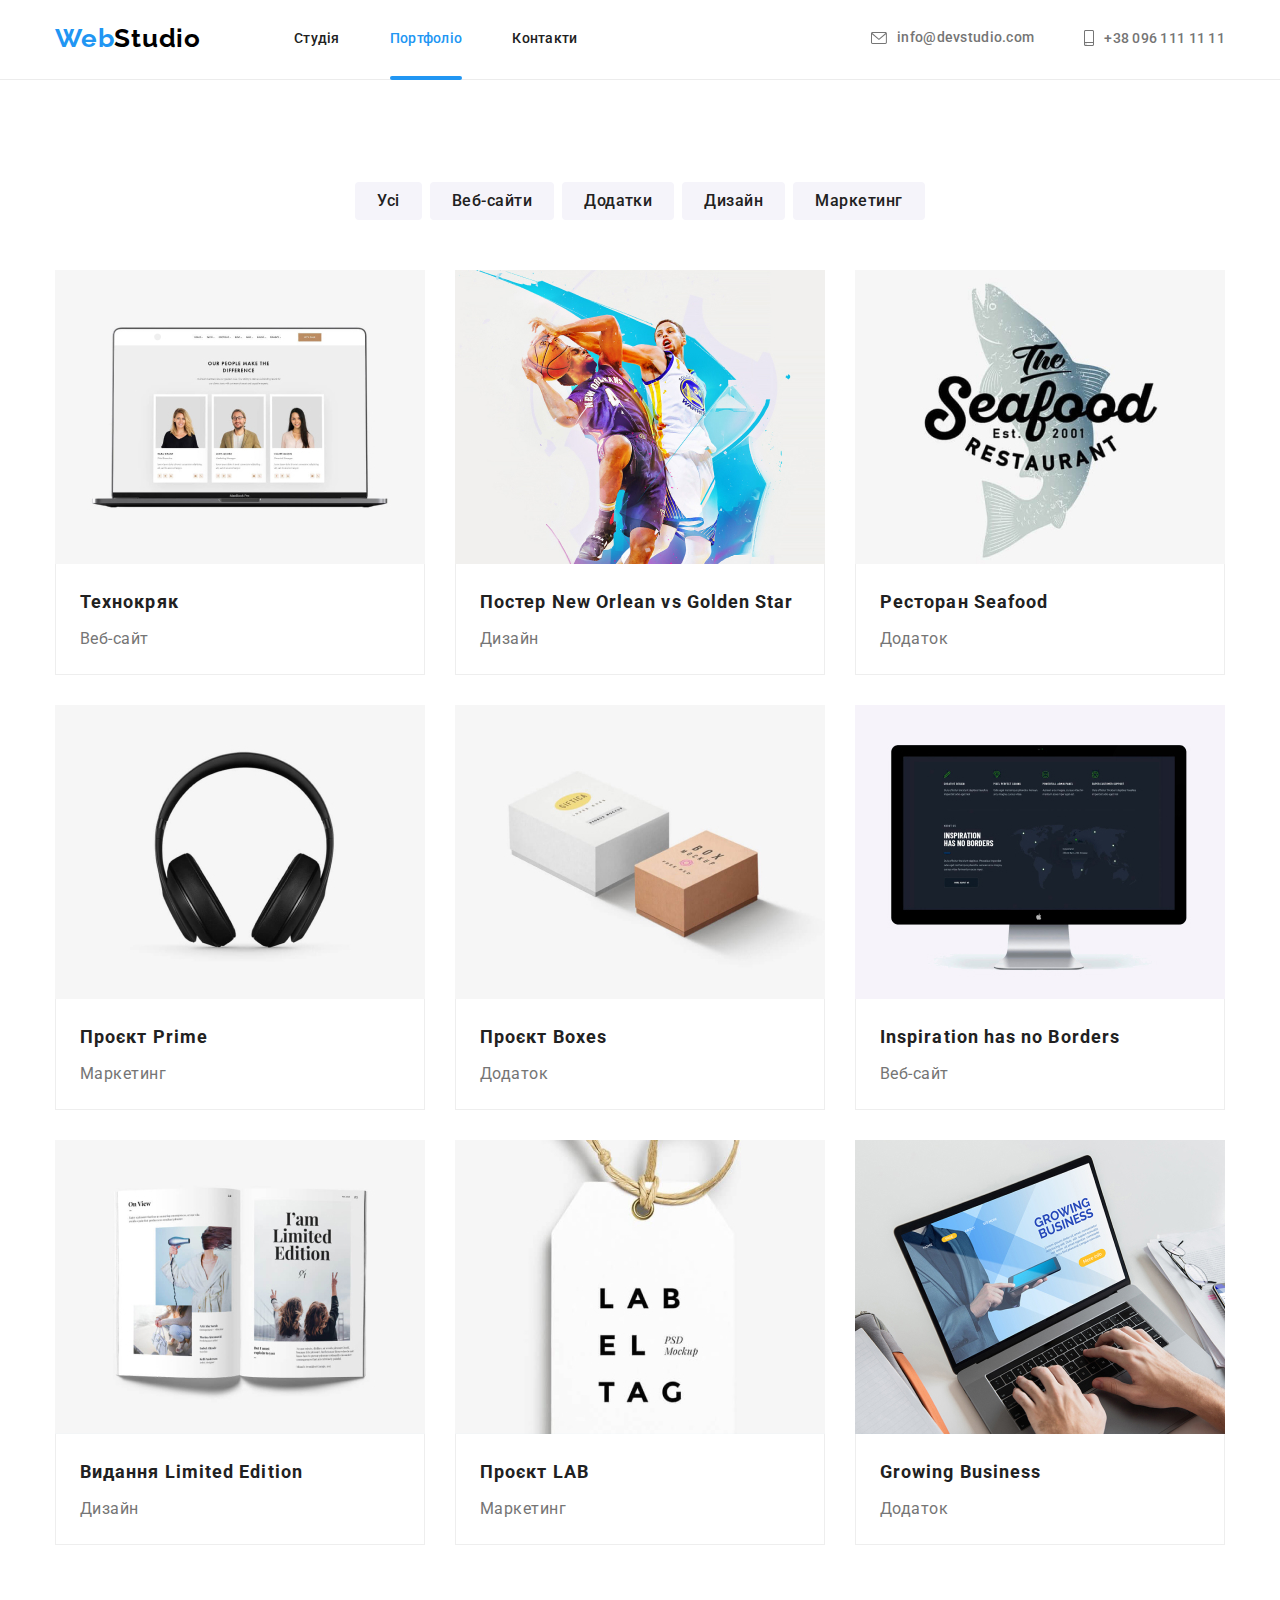
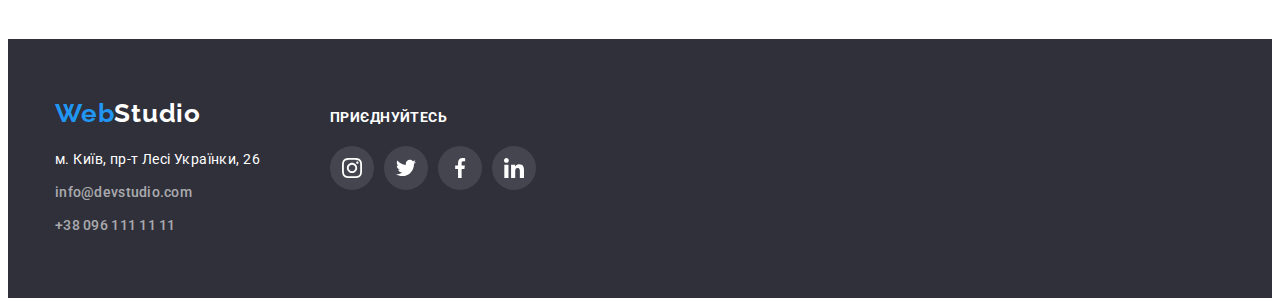
==== portfolio.html @ 62f6cc64 "basic" ====
<!DOCTYPE html>
<html lang="uk">
<head>
    <meta charset="UTF-8">
    <meta http-equiv="X-UA-Compatible" content="IE=edge">
    <meta name="viewport" content="width=device-width, initial-scale=1.0">
    <link rel="preconnect" href="https://fonts.googleapis.com">
    <link rel="preconnect" href="https://fonts.gstatic.com" crossorigin>
    <link
        href="https://fonts.googleapis.com/css2?family=Raleway:wght@700&family=Roboto:wght@400;500;700;900&display=swap"
        rel="stylesheet">
    <link rel="stylesheet" href="https://cdnjs.cloudflare.com/ajax/libs/modern-normalize/1.1.0/modern-normalize.min.css"
        integrity="sha512-wpPYUAdjBVSE4KJnH1VR1HeZfpl1ub8YT/NKx4PuQ5NmX2tKuGu6U/JRp5y+Y8XG2tV+wKQpNHVUX03MfMFn9Q=="
        crossorigin="anonymous" referrerpolicy="no-referrer" />
    <link rel="stylesheet" href="./styles/styles.css">
    <title>Студія</title>
</head>
    <body>
        <!--Шапка-->
        <header class="page-header">
            <div class="container  main-nav">
                <nav class="site-nav main-nav inhead">
                    <a href="./index.html" class="logo"><span class="logo-first">Web</span><span
                            class="logo-second">Studio</span></a>
                    <ul class="site-nav-list">
                        <li class="item">
                            <a href="./index.html" class="link">Студія</a>
                        </li>
                        <li class="item">
                            <a href="./portfolio.html" class="link current">Портфоліо</a>
                        </li>
                        <li class="item">
                            <a href="" class="link">Контакти</a>
                        </li>
                    </ul>
                </nav>
                <ul class="contact-list inhead">
                    <li class="item">
                        <a href="mailto:info@devstudio.com" class="link"><svg width="16" height="12" class="icon">
                                <use href="./images/basic/symbol-defs.svg#mail"></use>
                            </svg>info@devstudio.com</a>
                    </li>
                    <li class="item">
                        <a href="tel:+380961111111" class="link"><svg width="10" height="16" class="icon">
                                <use href="./images/basic/symbol-defs.svg#phone"></use>
                            </svg>+38 096 111 11 11</a>
                    </li>
                </ul>
            </div>
        </header>
        <!--Контент-->
        <main>
            <section class="section">
                <div class="container">
                    <div class="filter-container">
                        <h1 class="nothing">Портфоліо</h1>
                        <ul class="filter-list">
                            <li class="item">
                                <button type="button" class="filter-btn">Усі</button>
                            </li>
                            <li class="item">
                                <button type="button" class="filter-btn">Веб-сайти</button>
                            </li>
                            <li class="item">
                                <button type="button" class="filter-btn">Додатки</button>
                            </li>
                            <li class="item">
                                <button type="button" class="filter-btn">Дизайн</button>
                            </li>
                            <li class="item">
                                <button type="button" class="filter-btn">Маркетинг</button>
                            </li>
                        </ul>
                    </div>
                    
                    <ul class="content-list">
                        <li class="item">
                            <a href="" class="link">
                                <div class="content-box">
                                    <img src="./images/portfolio/1con.jpg" alt="Технокряк" width="370">
                                    <div class="content-face">
                                        <p class="content-text">Ресурс пропонує комплексні пропозиції з різним рівнем функціоналу та сервісів. Все це
                                            дозволить
                                            відвідувачу отримати
                                            вичерпні відомості про компанію чи приватну особу.
                                        </p>
                                    </div>
                                </div>
                                <div class="card-description">
                                    <h2 class="portfolio-part">Технокряк</h2>
                                    <p class="part-text">Веб-сайт</p>
                                </div>
                            </a>
                        </li>
                        <li class="item">
                            <a href="" class="link">
                                <div class="content-box">
                                    <img src="./images/portfolio/2con.jpg" alt="Постер New Orlean vs Golden Star" width="370">
                                    <div class="content-face">
                                        <p class="content-text">Ресурс пропонує комплексні пропозиції з різним рівнем функціоналу та сервісів. Все це
                                        дозволить
                                        відвідувачу отримати
                                        вичерпні відомості про компанію чи приватну особу.</p>
                                    </div>
                                </div>
                                <div class="card-description">
                                    <h2 class="portfolio-part">Постер New Orlean vs Golden Star</h2>
                                    <p class="part-text">Дизайн</p>
                                </div>
                            </a>
                        </li>
                        <li class="item">
                            <a href="" class="link">
                                <div class="content-box">
                                    <img src="./images/portfolio/3con.jpg" alt="Ресторан Seafood" width="370">
                                    <div class="content-face">
                                    
                                        <p class="content-text">Ресурс пропонує комплексні пропозиції з різним рівнем функціоналу та сервісів. Все це
                                        дозволить
                                        відвідувачу отримати
                                        вичерпні відомості про компанію чи приватну особу.</p>
                                    </div>
                                </div>
                                <div class="card-description">
                                    <h2 class="portfolio-part">Ресторан Seafood</h2>
                                    <p class="part-text">Додаток</p>
                                </div>
                            </a>
                        </li>
                        <li class="item">
                            <a href="" class="link">
                                <div class="content-box">
                                    <img src="./images/portfolio/4con.jpg" alt="Проєкт Prime" width="370">
                                    <div class="content-face">
                                    
                                        <p class="content-text">Ресурс пропонує комплексні пропозиції з різним рівнем функціоналу та сервісів. Все це
                                        дозволить
                                        відвідувачу отримати
                                        вичерпні відомості про компанію чи приватну особу.</p>
                                    </div>
                                </div>
                                <div class="card-description">
                                    <h2 class="portfolio-part">Проєкт Prime</h2>
                                    <p class="part-text">Маркетинг</p>
                                </div>
                            </a>
                        </li>
                        <li class="item">
                            <a href="" class="link">
                                <div class="content-box">
                                    <img src="./images/portfolio/5con.jpg" alt="Проєкт Boxes" width="370">
                                    <div class="content-face">
                                    
                                        <p class="content-text">Ресурс пропонує комплексні пропозиції з різним рівнем функціоналу та сервісів. Все це
                                        дозволить
                                        відвідувачу отримати
                                        вичерпні відомості про компанію чи приватну особу.</p>
                                    </div>
                                </div>
                                <div class="card-description">
                                    <h2 class="portfolio-part">Проєкт Boxes</h2>
                                    <p class="part-text">Додаток</p>
                                </div>
                            </a>
                        </li>
                        <li class="item">
                            <a href="" class="link">
                                <div class="content-box">
                                    <img src="./images/portfolio/6con.jpg" alt="Inspiration has no Borders" width="370">
                                    <div class="content-face">
                                    
                                        <p class="content-text">Ресурс пропонує комплексні пропозиції з різним рівнем функціоналу та сервісів. Все це
                                        дозволить
                                        відвідувачу отримати
                                        вичерпні відомості про компанію чи приватну особу.</p>
                                    </div>
                                </div>
                                <div class="card-description">
                                    <h2 class="portfolio-part">Inspiration has no Borders</h2>
                                    <p class="part-text">Веб-сайт</p>
                                </div>
                            </a>
                        </li>
                        <li class="item">
                            <a href="" class="link">
                                <div class="content-box">
                                    <img src="./images/portfolio/7con.jpg" alt="Видання Limited Edition" width="370">
                                    <div class="content-face">
                                    
                                        <p class="content-text">Ресурс пропонує комплексні пропозиції з різним рівнем функціоналу та сервісів. Все це
                                        дозволить
                                        відвідувачу отримати
                                        вичерпні відомості про компанію чи приватну особу.</p>
                                    </div>
                                </div>
                                <div class="card-description">
                                    <h2 class="portfolio-part">Видання Limited Edition</h2>
                                    <p class="part-text">Дизайн</p>
                                </div>
                            </a>
                        </li>
                        <li class="item">
                            <a href="" class="link">
                                <div class="content-box">
                                    <img src="./images/portfolio/8con.jpg" alt="Проєкт LAB" width="370">
                                    <div class="content-face">
                                    
                                        <p class="content-text">Ресурс пропонує комплексні пропозиції з різним рівнем функціоналу та сервісів. Все це
                                        дозволить
                                        відвідувачу отримати
                                        вичерпні відомості про компанію чи приватну особу.</p>
                                    </div>
                                </div>
                                <div class="card-description">
                                    <h2 class="portfolio-part">Проєкт LAB</h2>
                                    <p class="part-text">Маркетинг</p>
                                </div>
                            </a>
                        </li>
                        <li class="item">
                            <a href="" class="link">
                                <div class="content-box">
                                    <img src="./images/portfolio/9con.jpg" alt="Growing Business" width="370">
                                    <div class="content-face">
                                    
                                        <p class="content-text">Ресурс пропонує комплексні пропозиції з різним рівнем функціоналу та сервісів. Все це
                                        дозволить
                                        відвідувачу отримати
                                        вичерпні відомості про компанію чи приватну особу.</p>
                                    </div>
                                </div>
                                <div class="card-description">
                                    <h2 class="portfolio-part">Growing Business</h2>
                                    <p class="part-text">Додаток</p>
                                </div>
                            </a>
                        </li>
                    </ul>
                </div>
            </section>
        </main>
        <!--Підвал-->
        <footer class="footer">
            <div class="container main-contact">
                <div class="contact-footer">
                    <a href="./index.html" class="logo logo-f"><span class="logo-first-f">Web</span><span
                            class="logo-second-f">Studio</span></a>
                    <address class="address-contact ">
                        <ul class="contact-list">
                            <li class="item">
                                <span class="location">м. Київ, пр-т Лесі Українки, 26</span>
                            </li>
                            <li class="item">
                                <a href="mailto:info@devstudio.com" class="link">info@devstudio.com</a>
                            </li>
                            <li class="item">
                                <a href="tel:+380961111111" class="link">+38 096 111 11 11</a>
                            </li>
                        </ul>
                    </address>
                </div>
                <div class="social">
                    <span class="social-text">Приєднуйтесь</span>
                    <ul class="social-list">
                        <li class="item-soc">
                            <a href="" class="link">
                                <svg width="20" height="20" class="icon">
                                    <use href="./images/basic/symbol-defs.svg#instagram"></use>
                                </svg>
                            </a>
                        </li>
                        <li class="item-soc">
                            <a href="" class="link">
                                <svg width="20" height="20" class="icon">
                                    <use href="./images/basic/symbol-defs.svg#twitter"></use>
                                </svg>
                            </a>
                        </li>
                        <li class="item-soc">
                            <a href="" class="link">
                                <svg width="20" height="20" class="icon">
                                    <use href="./images/basic/symbol-defs.svg#facebook"></use>
                                </svg>
                            </a>
                        </li>
                        <li class="item-soc">
                            <a href="" class="link">
                                <svg width="20" height="20" class="icon">
                                    <use href="./images/basic/symbol-defs.svg#in"></use>
                                </svg>
                            </a>
                        </li>
                    </ul>
                </div>
            </div>
        </footer>
        <script>
            const{height:pageHeaderHeight} = document
                .querySelector(".page-header")
                .getBoundingClientRect();
            document.body.style.paddingTop = `${pageHeaderHeight}px`
        </script>
    </body>
</html>
---- styles/styles.css ----
:root{
    --primary-text-color:#757575;
    --secondary-text-color:#212121;
    --accent-color:#2196F3;
    --time-animation:cubic-bezier(0.4, 0, 0.2, 1)
}

                                    /* Основа сторінки */
body{
    background-color: #Ffffff;
    color:var(--primary-text-color);
    font-family: Roboto, sans-serif;
    z-index: 8;
}
ul {
    margin: 0;
    padding: 0;
}
h1,h2,h3,h4,h5,h6,p{
    margin-top: 0;
    margin-bottom: 0;
}
*,
*::before,
*::after {
    box-sizing: border-box;
}
img{
    display: block;
    max-width: 100%;
    height: auto;
}
.nothing{
    position: absolute;
        width: 1px;
        height: 1px;
        margin: -1px;
        border: 0;
        padding: 0;
        white-space: nowrap;
        clip-path: inset(100%);
        clip: rect(0 0 0 0);
        overflow: hidden;
}
.link{
    display: inline-block;
}
.section{
    padding-bottom: 94px;
    padding-top: 94px;
}
 /* Header */
.page-header{
    min-height: 80px;
    position: fixed;
    top: 0;
    left: 0;
    width: 100%;
    background-color: #FFFFFF;
    border-bottom: 1px solid rgba(236, 236, 236, 1);
    padding-top: 24px;
    padding-bottom: 24px;
    z-index: 9;

}

.title{
    color: var(--secondary-text-color);
        font-weight: 700;
        font-size: 36px;
        line-height: 1.2;
        text-align: center;
        letter-spacing: 0.03em;
        margin-bottom: 50px;
}
.container{
    width: 1200px;
    margin-left: auto;
    margin-right: auto;
    padding-left: 15px;
    padding-right: 15px;
}
.backdrop{
    position: fixed;
    top: 0;
    left: 0;
    width: 100%;
    height: 100%;
    background-color: rgba(0, 0, 0, 0.2);
    z-index: 10;
}
.backdrop.is-hidden{
    visibility: hidden;
    opacity: 0;
    pointer-events: none;
}
.modal {
    position: absolute;
    width: 528px;
    background-color: #fff;
    top: 50%;
    left: 50%;
    box-shadow: 0px 1px 3px rgba(0, 0, 0, 0.12), 0px 1px 1px rgba(0, 0, 0, 0.14), 0px 2px 1px rgba(0, 0, 0, 0.2);
        border-radius: 4px;
    transform: translate(-50%, -50%) scale(1,1);
    transition: transform 500ms var(--time-animation) ;
}
.backdrop.is-hidden .modal{
    transform: translate(-50%,-50%) scale(0.2,0.2);
}
.close-btn{
    cursor: pointer;
    display: flex;
    align-items: center;
    justify-content: center;
    background-color: inherit;
    color: #000000;
    display: flex;
    position: absolute;
    right: 8px;
    top: 8px;
    border: 1px solid rgba(0, 0, 0, 0.1);
    border-radius: 50%;
    width: 30px;
    height: 30px;
    transition: color 250ms var(--time-animation);
}
.close-btn .icon{
    fill: currentColor;
}
.close-btn:hover,
.close-btn:focus{
    color: var(--accent-color);
}
.form{
    height: 100%;
    width: 100%;
    padding: 40px;
    margin-left: auto;
    margin-right: auto;
    font-size: 12px;
        line-height: 1.17;
        text-align: center;
}
.form-title{
    margin-bottom: 12px;

    font-weight: 700;
        font-size: 20px;
        line-height: 1.15;
        text-align: center;
        letter-spacing: 0.03em;
    
        color: #212121;
}
.form-group{
    position: relative;
    display: flex;
    flex-direction: column;
    
}
.form-group:not(:last-child){
    margin-bottom: 10px;
}

.form-input{
    padding: 12px 42px;
    height: 40px;
    border: 1px solid rgba(33, 33, 33, 20%);
        border-radius: 4px;
        transition: outline-color 250ms var(--time-animation);
}
.form-input-comment{
    border: 1px solid rgba(33, 33, 33, 20%);
        border-radius: 4px;
}
.form-input:focus,
.form-input-comment:focus{
    outline-color:var(--accent-color) ;
}

.form-icon{
    position: absolute;
    display: inline-block;
    left: 12px;
    top: 50%;
    transform: translateY(-50%);
    fill: var(--secondary-text-color);
    transition: fill 250ms var(--time-animation);
}
.form-label{
    position: absolute;
    top: 50%;
    left: 40px;
    transform: translateY(-50%);
    transition: transform 250ms var(--time-animation), color 250ms var(--time-animation);
}
.form-label-comment{
    position: absolute;
    top: 20px;
    left: 40px;
    transform: translateY(-50%);
    transition: transform 250ms var(--time-animation), color 250ms var(--time-animation);
}
.form-input-comment{
    padding: 12px 16px;
}

.form-input:focus ~ .form-label,
.form-input:not(:placeholder-shown) ~ .form-label{
    transform: translate(-30px,-35px);
    
    
}
.form-input:focus ~ .form-icon{
    fill: var(--accent-color);

}
.form-input-comment:focus ~ .form-label-comment,
.form-input-comment:not(:placeholder-shown)~.form-label-comment{
    transform: translate(-28px, -35px);
    

}
.checkbox-group{
    margin-bottom: 20px;
}
.form-label-checkbox{
    display: inline-block;
    position: relative;
    font-size: 14px;
    line-height: 1.71;
    letter-spacing: 0.03em;
}
.form-input-checkbox{
    position: absolute;
        width: 1px;
        height: 1px;
        margin: -1px;
        border: 0;
        padding: 0;
        white-space: nowrap;
        clip-path: inset(100%);
        clip: rect(0 0 0 0);
        overflow: hidden;
    
}
.icon-check{
    position: absolute;
    top: 11px;
    left: 10px;
    transform: translateY(-50%);
    border: 2px solid rgba(33, 33, 33, 1);
    border-radius: 2px;
    transition: background-color 250ms var(--time-animation), border-color 250ms var(--time-animation),
        box-shadow 250ms var(--time-animation);
}
.form-input-checkbox:focus ~ .icon-check{
    border-color: var(--accent-color);
    box-shadow: 0px 1px 1px rgba(0, 0, 0, 0.1), 0px 1px 1px rgba(0, 0, 0, 0.08), 0px 1px 1px rgba(0, 0, 0, 0.12);
}
.form-input-checkbox:checked ~ .icon-check{
    background-color: var(--accent-color);
    border-color: rgba(33, 33, 33, 0);
    box-shadow: 0px 1px 1px rgba(0, 0, 0, 0.1), 0px 1px 1px rgba(0, 0, 0, 0.08), 0px 1px 1px rgba(0, 0, 0, 0.12);

}

.form .link{
    color: var(--accent-color);
}
textarea{
    resize: none;
}
textarea::placeholder{
    color: rgba(117, 117, 117, 0.5);
}
.submit{
    margin-right: auto;
    margin-left: auto;
    display: inline-block;
    text-align: center;
    align-items: center;
    padding: 10px 52px;
    background-color: var(--accent-color);
    color: #fff;
    font-family: Roboto;
        font-weight: 700;
        font-size: 16px;
        line-height: 1.88;
        letter-spacing: 0.06em;
        cursor: pointer;
        border-radius: 4px;
        border: 0;
        transition: background-color 250ms var(--time-animation),bos-shadow 250ms var(--time-animation);
}
.submit:hover,
.submit:focus{
    box-shadow: 0px 4px 4px rgba(0, 0, 0, 0.15);
    background-color: #188CE8;
}
.main-nav{
    display:flex;
    align-items: center;
}
.logo {
    color: var(--secondary-text-color);
    font-family: Raleway, sans-serif ;
    font-weight: 700;
    font-size: 26px;
    line-height: 1.1;
    letter-spacing: 0.03em;
    text-decoration: none;
    margin-right:93px;
}

.logo .logo-first {
    color: var(--accent-color)
}
.logo .logo-second{
    color: #000000;
}

.site-nav-list{
    list-style: none;
    display: flex;
}
.contact-list{
    list-style: none;
        margin-left: auto;
}
.inhead {
    display: flex;
    
}

.site-nav-list .item:not(:last-child){
    margin-right: 50px;
   
}

.site-nav .link{
    position: relative;
    color: var(--secondary-text-color);
    font-weight: 500;
    font-size: 14px;
    line-height: 1.1;
    letter-spacing: 0.02em;
    text-decoration: none;
    padding-top: 6px;
    padding-bottom: 6px;
    transition: color 250ms var(--time-animation);
}
.site-nav .link::after{
    position:absolute;
    bottom: -28px;
    left: 0;
    content: "";
    background-color: var(--accent-color);
    width: 100%;
    height: 4px;
    border-radius: 2px;
    transform: scaleX(0);
    transition: opacity 250ms var(--time-animation),transform 250ms var(--time-animation);
}
.site-nav .link:hover::after{
    transform: scaleX(1);
}

.site-nav .link.current::after{
    position: absolute;
        bottom: -28px;
        left: 0;
        content: "";
        background-color: var(--accent-color);
        width: 100%;
        height: 4px;
        border-radius: 2px;
        transform: scaleX(1);
}
.inhead .item:not(:last-child){
    margin-right:50px ;
}

.contact-list .link{
    color: var(--primary-text-color);
    font-weight: 500;
    font-size: 14px;
    line-height: 1.1;
    letter-spacing: 0.02em;
    text-decoration: none;
    transition: color 250ms var(--time-animation);
}

.contact-list.inhead .link{
    display: flex;
    align-items: center;
    padding-top: 4px;
    padding-bottom: 4px;
    color: var(--primary-text-color);
    
}

.inhead .icon{
    fill: currentColor;
    margin-right: 10px;
}

.contact-list .link:hover,
.contact-list .link:focus {
    color: var(--accent-color);

}

.site-nav .link:hover,
.site-nav .link:focus,
.site-nav .link.current{
    color: var(--accent-color);
}
    /* main (basic)*/

/* Банер */
.back-image{
    max-width: 1600px;
    outline: 1px solid #000000;
    margin-left: auto;
    margin-right: auto;
    background-image:linear-gradient(to right, rgba(47, 48, 58, 0.4),rgba(47, 48, 58, 0.4)) ,url("../images/basic/back-img.jpg");
    background-size: cover;
    background-repeat: no-repeat;
    background-position: center;
    
}
.hero {
    background-color: #2F303A;
    color: #FFFFFF;
    text-align: center;
    padding-top: 200px;
    padding-bottom: 200px;
}

.hero-title{
    font-weight: 900;
    font-size: 44px;
    line-height: 1.36;
    letter-spacing: 0.06em;
    text-transform: uppercase;
    margin-top: 0;
    margin-right: auto;
    margin-left: auto;
    margin-bottom: 30px;
    max-width: 696px;
    
}

.hero-btn {
    display: inline-block;
    background: var(--accent-color);
    color: #fff;
    font-family: Roboto;
    font-weight: 700;
    font-size: 16px;
    line-height: 1.88;
    letter-spacing: 0.06em;
    cursor: pointer;
    padding: 10px 32px;
    border-radius: 4px;
    border: 0;
    transition: background-color 250ms var(--time-animation);
}

.hero-btn:hover,
.hero-btn:focus{
    background-color: #188CE8;
    color: #FFFFFF;
    
}

/* Особливості */
.special{
    background-color: #fff;
}
.special-list{
    list-style: none;
    display: flex;
}
.special-list .item{
    flex-basis: calc((100% - 90px) / 4);
    margin-right: 30px;
}
.special-list .item::before{
    content: "";
    display: block;
    height: 120px;
    background-color: #F5F4FA;
    background-size: 70px;
    background-repeat: no-repeat;
    background-position: center;
    margin-bottom: 30px;
    border-radius: 4px;
}
.special-list .antena::before{
    background-image: url(../images/basic/antenna.svg);
}
.special-list .clock::before{
    background-image: url(../images/basic/clock.svg);
}
.special-list .diagram::before{
    background-image: url(../images/basic/diagram.svg);
}
.special-list .spaceman::before{
    background-image: url(../images/basic/astronaut.svg);
}
.special-list .item:last-child{
    margin: 0;
}
.special-title {
    color: var(--secondary-text-color);
    font-weight: 700;
    font-size: 14px;
    line-height: 1.12;
    letter-spacing: 0.03em;
    text-transform: uppercase;
    margin-bottom: 10px;
        
}

.special-text{
    font-size: 14px;
    line-height: 1.71;
    letter-spacing: 0.03em;
}
/* Про компанію */
.work{
    background-color: #fff;
    padding-top: 0;
   
}
.section-work{
    color: var(--secondary-text-color);
    font-weight: 700;
    font-size: 36px;
    line-height: 1.2;
    text-align: center;
    letter-spacing: 0.03em;
    margin-bottom: 50px;

}
.work-list{
    list-style: none;
    display: flex;
    
}

.work-list .item:not(:last-child){
    margin-right:30px;
}
.work-face{
    position: relative;
}
.box-work{
    position: absolute;
    display: flex;
    align-items: center;
    justify-content: center;
    background-color: rgba(47, 48, 58, 0.8);
    width: 100%;
    height: 70px;
    bottom: 0;
    left: 0;
}
.work-text{
    font-weight: 700;
        font-size: 14px;
        line-height: 16px;
        text-align: center;
        letter-spacing: 0.03em;
        text-transform: uppercase;
    
        color: #FFFFFF;
}
/* Наша команда */
.team{
    background-color: rgba(245, 244, 250, 1);
    padding-top: 94px;
    padding-bottom: 94px;
}

.team-list{
    list-style: none;
    display: flex;
}
.team-list .item{
    box-shadow: 0px 1px 3px rgba(0, 0, 0, 0.12), 0px 1px 1px rgba(0, 0, 0, 0.14), 0px 2px 1px rgba(0, 0, 0, 0.2);
    border-radius: 0px 0px 4px 4px;
    background-color: #fff;
    flex-basis: calc((100% - 90px) / 4);
        margin-right: 30px;
}
.team-list .item:last-child{
    margin-right: 0;
}

.member-description{
    text-align: center;
    padding-bottom: 30px;
    padding-top: 30px;
}
.members-name{
    color: var(--secondary-text-color);
    font-weight: 500;
    font-size: 16px;
    line-height: 1.2;
    letter-spacing: 0.03em;
    margin-bottom: 10px;
}
.profession {
    color: var(--primary-text-color);
    font-size: 16px;
    line-height: 1.2;
    letter-spacing: 0.03em;
    margin-bottom: 16px;
}
.team-soc-list{
    list-style: none;
        display: flex;
        justify-content: center;
        
}
.team-soc-list .item-soc{
    width: 44px;
    height: 44px;

}
.team-soc-list .item-soc:not(:last-child){
    margin-right: 10px;
}
.team-soc-list .link{
    width: 100%;
    height: 100%;
    color: #AFB1B8;
    padding: 12px;
    border-radius: 50%;
    transition: color 250ms cubic-bezier(0.4, 0, 0.2, 1), background-color 250ms cubic-bezier(0.4, 0, 0.2, 1);
}
.team-soc-list .link:hover,
.team-soc-list .link:focus{
    color: #FFFFFF;
    background-color: var(--accent-color);
}
.team-soc-list .icon{
    fill: currentColor;

}

/* Постійні клієнти */
.client-list{
    list-style: none;
    display: flex;
    justify-content: center;
}
.client-list .link{
    border: 1px solid #AFB1B8;
    border-radius: 4px;
    color: #afb1b8;
    width: 100%;
        height: 100%;
        padding: 16px 32px;
        transition: color 250ms var(--time-animation), border-color 250ms var(--time-animation);
}


.client-list .item:not(:last-child){
    margin-right: 30px;
}

.client-list .link:hover,
.client-list .link:focus{
    color: var(--accent-color);
    border-color: var(--accent-color);
}
.client-list .icon {
    fill: currentColor;
}

    /* main (portfolio)*/


/* Фільтр */
.filter-container{
    margin-bottom: 50px;
}
   
.filter-list{
    font-weight: 500;
    font-size: 16px;
    line-height: 1.62;
    letter-spacing: 0.03em;
    list-style: none;
    display: flex;
    justify-content: center;
}

.filter-btn{
    background-color: #F5F4FA;
    display: inline-block;
    color: var(--secondary-text-color);
    cursor: pointer;
    font-family: Roboto;
    font-style: normal;
    font-weight: 500;
    font-size: 16px;
    line-height: 1.62;
    letter-spacing: 0.03em;
    border: 0;
    border-radius: 4px;
    padding: 6px 22px;
    transition: background-color 250ms var(--time-animation),color 250ms var(--time-animation),box-shadow 250ms var(--time-animation);
}
.filter-list .item:not(:last-child){
    margin-right: 8px;
}
.filter-btn:hover,
.filter-btn:focus{
    background-color: var(--accent-color);
    color: #FFFFFF;  
    box-shadow: 0px 3px 1px rgba(0, 0, 0, 0.1), 0px 1px 2px rgba(0, 0, 0, 0.08), 0px 2px 2px rgba(0, 0, 0, 0.12);
}

/* Зміст портфоліо */
.content-list{
    list-style: none;
    display: flex;
    flex-wrap: wrap;
}
.content-list .item{
    background-color: #fff;
    width: calc((100% - 60px)/3);
    margin-right: 30px;
}

.content-list .item:nth-child(3n){
    margin-right: 0;
}
.content-list .item:not(:nth-last-child(-n+3)){
    margin-bottom: 30px;
}
.content-list .link{
    font-size: 16px;
    line-height: 1.88;
    letter-spacing: 0.03em;
    color: #EEEEEE;
    text-decoration: none;
    transition: box-shadow 250ms var(--time-animation);
}
.content-list .link:hover,
.content-list .link:focus{
    box-shadow: 0px 1px 1px rgba(0, 0, 0, 0.12), 0px 4px 4px rgba(0, 0, 0, 0.06), 1px 4px 6px rgba(0, 0, 0, 0.16);
}
.list .portfolio-part{
font-size: 18px;
line-height: 2;
letter-spacing: 0.06em;
color: var(--secondary-text-color); 
}
.content-box{
    position: relative;
    overflow: hidden;
    
}
.content-face{
    padding-left: 24px;
    padding-right: 24px;
    display: flex;
    align-items: center;
    justify-content: center;
    position: absolute;
    top: 0;
    left: 0;
    width: 100%;
    height: 100%;
    background-color:rgba(33, 150, 243, 0.9);
    transform: translateY(100%);
    transition: transform 250ms var(--time-animation);
}
.content-list .link:hover .content-face,
.content-list .link:focus .content-face{
    transform: translateY(0);
}
.content-text{
    font-size: 18px;
    line-height: 1.56;
    letter-spacing: 0.03em;
    color: #fff;
}

.card-description{
    padding: 20px 24px;
    border-bottom: 1px solid #EEEEEE;
    border-right: 1px solid #EEEEEE;
    border-left: 1px solid #EEEEEE;
}

.portfolio-part{
    color: var(--secondary-text-color);
    font-weight: 700;
    font-size: 18px;
    line-height: 2;
    letter-spacing: 0.06em;
    margin-bottom: 4px;
}
.part-text{
    margin-top: 0;
    color: var(--primary-text-color);
    font-size: 16px;
    line-height: 1.88;
    letter-spacing: 0.03em;
}



/* Footer */
.footer{
    background: #2F303A;
    padding-top: 60px;
    padding-bottom: 60px;
}

.main-contact{
    display: flex;
    align-items: baseline;
}
.contact-footer{
    margin-right: 70px;
}
.logo-f{
    display: inline-block;
    margin-bottom: 20px;
    margin-right: 0;
}
.logo-first-f{
    color: var(--accent-color);
}
.logo-second-f{
    color: #FFFFFF;
}
.address-contact{
    font-style: normal;
}
.location{
    font-size: 14px;
    line-height: 1.71;
    letter-spacing: 0.03em;
    color: #FFFFFF;
}
.main-contact .link{
    color: rgba(255, 255, 255, 60%);
    text-decoration: none;
    padding: 0;
    line-height: 1.71;
    transition: color 250ms var(--time-animation);
}

.contact-footer .item:not(:last-child){
    margin-bottom: 9px;
}
/* Приєднуйтесь */
.social-text{
    display: block;
    font-weight: 700;
        font-size: 14px;
        line-height: 1.14;
        letter-spacing: 0.03em;
        text-transform: uppercase;
        color: #fff;
        margin-bottom: 20px;
}
.social-list{
    list-style: none;
    display: flex;
}
.social-list .item-soc{
    width: 44px;
        height: 44px;
}
.social-list .item-soc:not(:last-child){
    margin-right: 10px;
    
}
.social-list .link{
    width: 100%;
        height: 100%;
        color: #fff;
        background-color: rgba(255, 255, 255, 10%);
        padding: 12px;
        border-radius: 50%;
        transition: background-color 250ms var(--time-animation);
}
.social-list .link:hover,
.social-list .link:focus {
    color: #FFFFFF;
    background-color: var(--accent-color);
}
.social-list .icon{
    fill: currentColor;
}
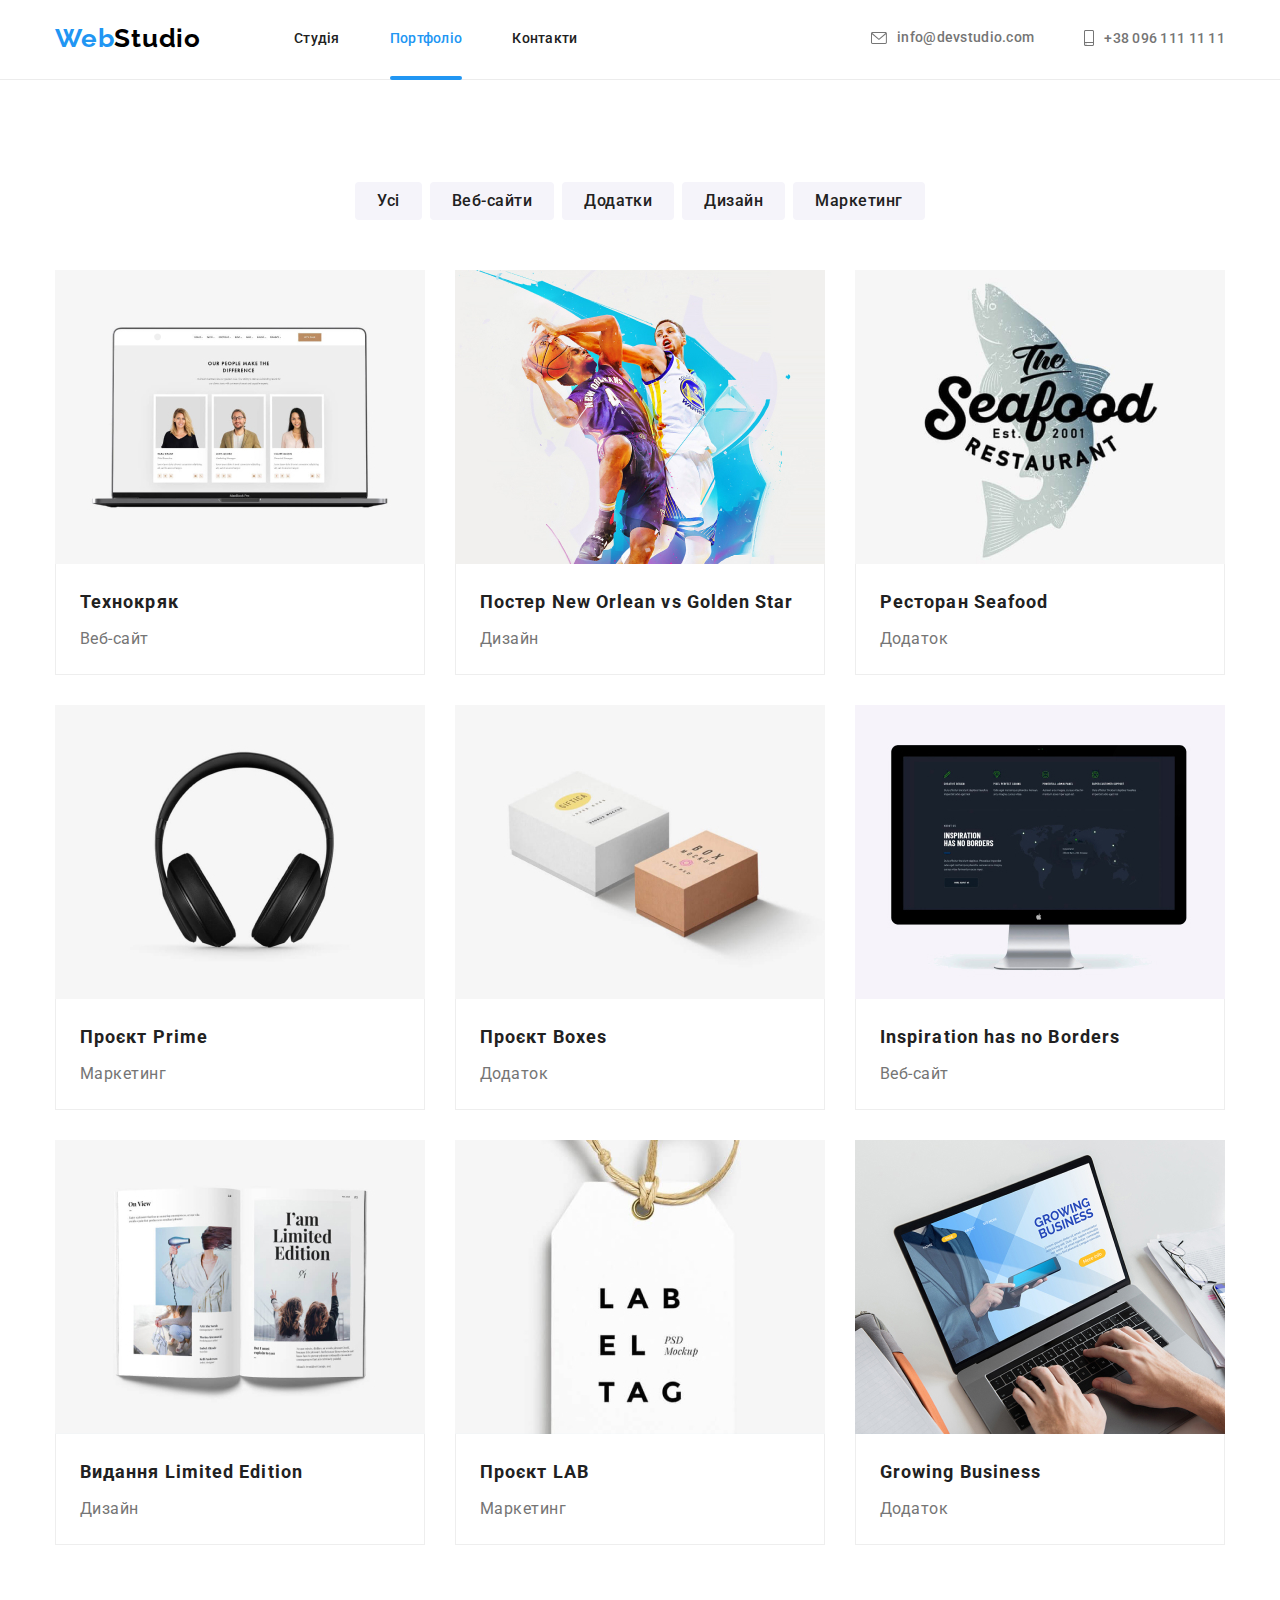
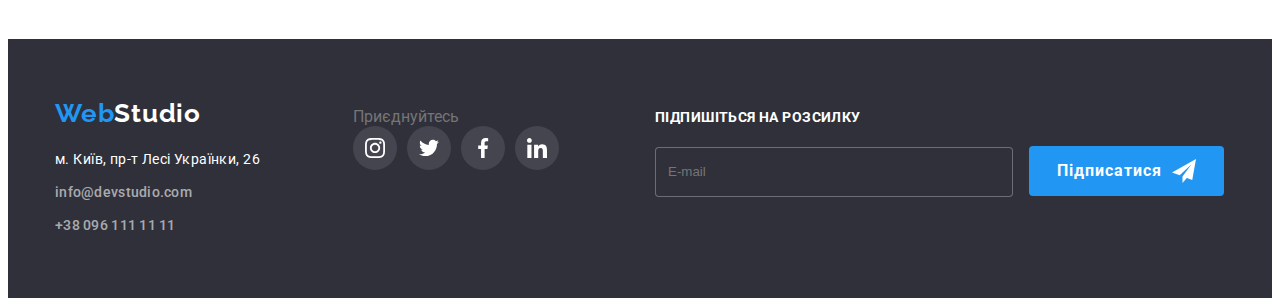
==== commit ceaab3e5: "basic" ====
--- a/portfolio.html
+++ b/portfolio.html
@@ -292,6 +292,14 @@
                         </li>
                     </ul>
                 </div>
+                <form action="" class="footer-form">
+                    <p class="footer-title">Підпишіться на розсилку</p>
+                    <input type="email" name="mail" id="mail" class="footer-input" placeholder="E-mail">
+                    <label for="mail" class="footer-label"></label>
+                    <button class="send-btn">Підписатися<svg class="icon" width="24" height="24">
+                            <use href="./images/basic/icons.svg#icon-send"></use>
+                        </svg></button>
+                </form>
             </div>
         </footer>
         <script>
--- a/styles/styles.css
+++ b/styles/styles.css
@@ -80,225 +80,7 @@
     padding-left: 15px;
     padding-right: 15px;
 }
-.backdrop{
-    position: fixed;
-    top: 0;
-    left: 0;
-    width: 100%;
-    height: 100%;
-    background-color: rgba(0, 0, 0, 0.2);
-    z-index: 10;
-}
-.backdrop.is-hidden{
-    visibility: hidden;
-    opacity: 0;
-    pointer-events: none;
-}
-.modal {
-    position: absolute;
-    width: 528px;
-    background-color: #fff;
-    top: 50%;
-    left: 50%;
-    box-shadow: 0px 1px 3px rgba(0, 0, 0, 0.12), 0px 1px 1px rgba(0, 0, 0, 0.14), 0px 2px 1px rgba(0, 0, 0, 0.2);
-        border-radius: 4px;
-    transform: translate(-50%, -50%) scale(1,1);
-    transition: transform 500ms var(--time-animation) ;
-}
-.backdrop.is-hidden .modal{
-    transform: translate(-50%,-50%) scale(0.2,0.2);
-}
-.close-btn{
-    cursor: pointer;
-    display: flex;
-    align-items: center;
-    justify-content: center;
-    background-color: inherit;
-    color: #000000;
-    display: flex;
-    position: absolute;
-    right: 8px;
-    top: 8px;
-    border: 1px solid rgba(0, 0, 0, 0.1);
-    border-radius: 50%;
-    width: 30px;
-    height: 30px;
-    transition: color 250ms var(--time-animation);
-}
-.close-btn .icon{
-    fill: currentColor;
-}
-.close-btn:hover,
-.close-btn:focus{
-    color: var(--accent-color);
-}
-.form{
-    height: 100%;
-    width: 100%;
-    padding: 40px;
-    margin-left: auto;
-    margin-right: auto;
-    font-size: 12px;
-        line-height: 1.17;
-        text-align: center;
-}
-.form-title{
-    margin-bottom: 12px;
-
-    font-weight: 700;
-        font-size: 20px;
-        line-height: 1.15;
-        text-align: center;
-        letter-spacing: 0.03em;
-    
-        color: #212121;
-}
-.form-group{
-    position: relative;
-    display: flex;
-    flex-direction: column;
-    
-}
-.form-group:not(:last-child){
-    margin-bottom: 10px;
-}
-
-.form-input{
-    padding: 12px 42px;
-    height: 40px;
-    border: 1px solid rgba(33, 33, 33, 20%);
-        border-radius: 4px;
-        transition: outline-color 250ms var(--time-animation);
-}
-.form-input-comment{
-    border: 1px solid rgba(33, 33, 33, 20%);
-        border-radius: 4px;
-}
-.form-input:focus,
-.form-input-comment:focus{
-    outline-color:var(--accent-color) ;
-}
-
-.form-icon{
-    position: absolute;
-    display: inline-block;
-    left: 12px;
-    top: 50%;
-    transform: translateY(-50%);
-    fill: var(--secondary-text-color);
-    transition: fill 250ms var(--time-animation);
-}
-.form-label{
-    position: absolute;
-    top: 50%;
-    left: 40px;
-    transform: translateY(-50%);
-    transition: transform 250ms var(--time-animation), color 250ms var(--time-animation);
-}
-.form-label-comment{
-    position: absolute;
-    top: 20px;
-    left: 40px;
-    transform: translateY(-50%);
-    transition: transform 250ms var(--time-animation), color 250ms var(--time-animation);
-}
-.form-input-comment{
-    padding: 12px 16px;
-}
-
-.form-input:focus ~ .form-label,
-.form-input:not(:placeholder-shown) ~ .form-label{
-    transform: translate(-30px,-35px);
-    
-    
-}
-.form-input:focus ~ .form-icon{
-    fill: var(--accent-color);
-
-}
-.form-input-comment:focus ~ .form-label-comment,
-.form-input-comment:not(:placeholder-shown)~.form-label-comment{
-    transform: translate(-28px, -35px);
-    
-
-}
-.checkbox-group{
-    margin-bottom: 20px;
-}
-.form-label-checkbox{
-    display: inline-block;
-    position: relative;
-    font-size: 14px;
-    line-height: 1.71;
-    letter-spacing: 0.03em;
-}
-.form-input-checkbox{
-    position: absolute;
-        width: 1px;
-        height: 1px;
-        margin: -1px;
-        border: 0;
-        padding: 0;
-        white-space: nowrap;
-        clip-path: inset(100%);
-        clip: rect(0 0 0 0);
-        overflow: hidden;
-    
-}
-.icon-check{
-    position: absolute;
-    top: 11px;
-    left: 10px;
-    transform: translateY(-50%);
-    border: 2px solid rgba(33, 33, 33, 1);
-    border-radius: 2px;
-    transition: background-color 250ms var(--time-animation), border-color 250ms var(--time-animation),
-        box-shadow 250ms var(--time-animation);
-}
-.form-input-checkbox:focus ~ .icon-check{
-    border-color: var(--accent-color);
-    box-shadow: 0px 1px 1px rgba(0, 0, 0, 0.1), 0px 1px 1px rgba(0, 0, 0, 0.08), 0px 1px 1px rgba(0, 0, 0, 0.12);
-}
-.form-input-checkbox:checked ~ .icon-check{
-    background-color: var(--accent-color);
-    border-color: rgba(33, 33, 33, 0);
-    box-shadow: 0px 1px 1px rgba(0, 0, 0, 0.1), 0px 1px 1px rgba(0, 0, 0, 0.08), 0px 1px 1px rgba(0, 0, 0, 0.12);
-
-}
-
-.form .link{
-    color: var(--accent-color);
-}
-textarea{
-    resize: none;
-}
-textarea::placeholder{
-    color: rgba(117, 117, 117, 0.5);
-}
-.submit{
-    margin-right: auto;
-    margin-left: auto;
-    display: inline-block;
-    text-align: center;
-    align-items: center;
-    padding: 10px 52px;
-    background-color: var(--accent-color);
-    color: #fff;
-    font-family: Roboto;
-        font-weight: 700;
-        font-size: 16px;
-        line-height: 1.88;
-        letter-spacing: 0.06em;
-        cursor: pointer;
-        border-radius: 4px;
-        border: 0;
-        transition: background-color 250ms var(--time-animation),bos-shadow 250ms var(--time-animation);
-}
-.submit:hover,
-.submit:focus{
-    box-shadow: 0px 4px 4px rgba(0, 0, 0, 0.15);
-    background-color: #188CE8;
-}
+
 .main-nav{
     display:flex;
     align-items: center;
@@ -830,9 +612,7 @@
     display: flex;
     align-items: baseline;
 }
-.contact-footer{
-    margin-right: 70px;
-}
+
 .logo-f{
     display: inline-block;
     margin-bottom: 20px;
@@ -865,15 +645,19 @@
     margin-bottom: 9px;
 }
 /* Приєднуйтесь */
-.social-text{
+.social{
+    margin-left: 93px;
+}
+.footer-title {
     display: block;
+    font-family: Roboto;
     font-weight: 700;
-        font-size: 14px;
-        line-height: 1.14;
-        letter-spacing: 0.03em;
-        text-transform: uppercase;
-        color: #fff;
-        margin-bottom: 20px;
+    font-size: 14px;
+    line-height: 1.14;
+    letter-spacing: 0.03em;
+    text-transform: uppercase;
+    color: #fff;
+    margin-bottom: 20px;
 }
 .social-list{
     list-style: none;
@@ -903,4 +687,305 @@
 }
 .social-list .icon{
     fill: currentColor;
+}
+.footer-form{
+    margin-left: auto;
+    width: 570px;
+}
+
+
+.footer-input{
+    padding:15px 12px;
+    height: 50px;
+    width: 358px;
+    background-color: #2F303A;
+    border: 1px solid rgba(255, 255, 255, 0.3);
+    border-radius: 4px;
+    color: #fff;
+    transition: border-color 250ms var(--time-animation), box-shadow 250ms var(--time-animation) ;
+}
+.footer-input:focus{
+    outline: none;
+    border-color: var(--accent-color);
+    box-shadow:(0px 4px 4px rgba(0, 0, 0, 0.15));
+}
+.send-btn{
+    position: relative;
+    padding: 10px 62px 10px 28px;
+    display: inline-block;
+    margin-left: 12px;
+    background-color: var(--accent-color);
+
+    text-align: center;
+    align-items: center;
+    color: #fff;
+        font-family: Roboto;
+        font-weight: 700;
+        font-size: 16px;
+        line-height: 1.88;
+        letter-spacing: 0.06em;
+        cursor: pointer;
+        border-radius: 4px;
+        border: 0;
+        transition: background-color 250ms var(--time-animation), bos-shadow 250ms var(--time-animation);
+    
+}
+.send-btn:hover,
+.send-btn:focus {
+    box-shadow: 0px 4px 4px rgba(0, 0, 0, 0.15);;
+    background-color: #188CE8;
+}
+.send-btn .icon{ 
+    position: absolute;
+    right: 28px;
+    top: 50%;
+    transform: translateY(-50%);
+    
+}
+.backdrop {
+    position: fixed;
+    top: 0;
+    left: 0;
+    width: 100%;
+    height: 100%;
+    background-color: rgba(0, 0, 0, 0.2);
+    z-index: 10;
+}
+
+.backdrop.is-hidden {
+    visibility: hidden;
+    opacity: 0;
+    pointer-events: none;
+}
+
+.modal {
+    position: absolute;
+    width: 528px;
+    background-color: #fff;
+    top: 50%;
+    left: 50%;
+    box-shadow: 0px 1px 3px rgba(0, 0, 0, 0.12), 0px 1px 1px rgba(0, 0, 0, 0.14), 0px 2px 1px rgba(0, 0, 0, 0.2);
+    border-radius: 4px;
+    transform: translate(-50%, -50%) scale(1, 1);
+    transition: transform 500ms var(--time-animation);
+}
+
+.backdrop.is-hidden .modal {
+    transform: translate(-50%, -50%) scale(0.2, 0.2);
+}
+
+.close-btn {
+    cursor: pointer;
+    display: flex;
+    align-items: center;
+    justify-content: center;
+    background-color: inherit;
+    color: #000000;
+    display: flex;
+    position: absolute;
+    right: 8px;
+    top: 8px;
+    border: 1px solid rgba(0, 0, 0, 0.1);
+    border-radius: 50%;
+    width: 30px;
+    height: 30px;
+    transition: color 250ms var(--time-animation);
+}
+
+.close-btn .icon {
+    fill: currentColor;
+}
+
+.close-btn:hover,
+.close-btn:focus {
+    color: var(--accent-color);
+}
+
+.form {
+    height: 100%;
+    width: 100%;
+    padding: 40px;
+    margin-left: auto;
+    margin-right: auto;
+    font-size: 12px;
+    line-height: 1.17;
+    text-align: center;
+}
+
+.form-title {
+    margin-bottom: 12px;
+
+    font-weight: 700;
+    font-size: 20px;
+    line-height: 1.15;
+    text-align: center;
+    letter-spacing: 0.03em;
+
+    color: #212121;
+}
+
+.form-group {
+    position: relative;
+    display: flex;
+    flex-direction: column;
+
+}
+
+.form-group:not(:last-child) {
+    margin-bottom: 28px;
+}
+
+.form-input {
+    padding: 12px 42px;
+    height: 40px;
+    border: 1px solid rgba(33, 33, 33, 20%);
+    border-radius: 4px;
+    transition: outline-color 250ms var(--time-animation);
+}
+
+.form-input-comment {
+    border: 1px solid rgba(33, 33, 33, 20%);
+    border-radius: 4px;
+}
+
+.form-input:focus,
+.form-input-comment:focus {
+    outline: none;
+    border-color: var(--accent-color);
+}
+
+.form-icon {
+    position: absolute;
+    display: inline-block;
+    left: 12px;
+    top: 50%;
+    transform: translateY(-50%);
+    fill: var(--secondary-text-color);
+    transition: fill 250ms var(--time-animation);
+}
+
+.form-label {
+    position: absolute;
+    top: 50%;
+    left: 40px;
+    transform: translateY(-50%);
+    transition: transform 250ms var(--time-animation), color 250ms var(--time-animation);
+}
+
+.form-label-comment {
+    position: absolute;
+    top: 20px;
+    left: 40px;
+    transform: translateY(-50%);
+    transition: transform 250ms var(--time-animation), color 250ms var(--time-animation);
+}
+
+.form-input-comment {
+    padding: 12px 16px;
+}
+
+.form-input:focus~.form-label,
+.form-input:not(:placeholder-shown)~.form-label {
+    transform: translate(-38px, -35px);
+
+
+}
+
+.form-input:focus~.form-icon {
+    fill: var(--accent-color);
+
+}
+
+.form-input-comment:focus~.form-label-comment,
+.form-input-comment:not(:placeholder-shown)~.form-label-comment {
+    transform: translate(-28px, -35px);
+
+
+}
+
+.checkbox-group {
+    margin-bottom: 20px;
+}
+
+.form-label-checkbox {
+    display: inline-block;
+    position: relative;
+    font-size: 14px;
+    line-height: 1.71;
+    letter-spacing: 0.03em;
+}
+
+.form-input-checkbox {
+    position: absolute;
+    width: 1px;
+    height: 1px;
+    margin: -1px;
+    border: 0;
+    padding: 0;
+    white-space: nowrap;
+    clip-path: inset(100%);
+    clip: rect(0 0 0 0);
+    overflow: hidden;
+
+}
+
+.icon-check {
+    position: absolute;
+    top: 11px;
+    left: 10px;
+    transform: translateY(-50%);
+    border: 2px solid rgba(33, 33, 33, 1);
+    border-radius: 2px;
+    transition: background-color 250ms var(--time-animation), border-color 250ms var(--time-animation),
+        box-shadow 250ms var(--time-animation);
+}
+
+.form-input-checkbox:focus~.icon-check {
+    border-color: var(--accent-color);
+    box-shadow: 0px 1px 1px rgba(0, 0, 0, 0.1), 0px 1px 1px rgba(0, 0, 0, 0.08), 0px 1px 1px rgba(0, 0, 0, 0.12);
+}
+
+.form-input-checkbox:checked~.icon-check {
+    background-color: var(--accent-color);
+    border-color: rgba(33, 33, 33, 0);
+    box-shadow: 0px 1px 1px rgba(0, 0, 0, 0.1), 0px 1px 1px rgba(0, 0, 0, 0.08), 0px 1px 1px rgba(0, 0, 0, 0.12);
+
+}
+
+.form .link {
+    color: var(--accent-color);
+}
+
+textarea {
+    resize: none;
+}
+
+textarea::placeholder {
+    color: rgba(117, 117, 117, 0.5);
+}
+
+.submit {
+    margin-right: auto;
+    margin-left: auto;
+    display: inline-block;
+    text-align: center;
+    align-items: center;
+    padding: 10px 52px;
+    background-color: var(--accent-color);
+    color: #fff;
+    font-family: Roboto;
+    font-weight: 700;
+    font-size: 16px;
+    line-height: 1.88;
+    letter-spacing: 0.06em;
+    cursor: pointer;
+    border-radius: 4px;
+    border: 0;
+    transition: background-color 250ms var(--time-animation), bos-shadow 250ms var(--time-animation);
+}
+
+.submit:hover,
+.submit:focus {
+    box-shadow: 0px 4px 4px rgba(0, 0, 0, 0.15);
+    background-color: #188CE8;
 }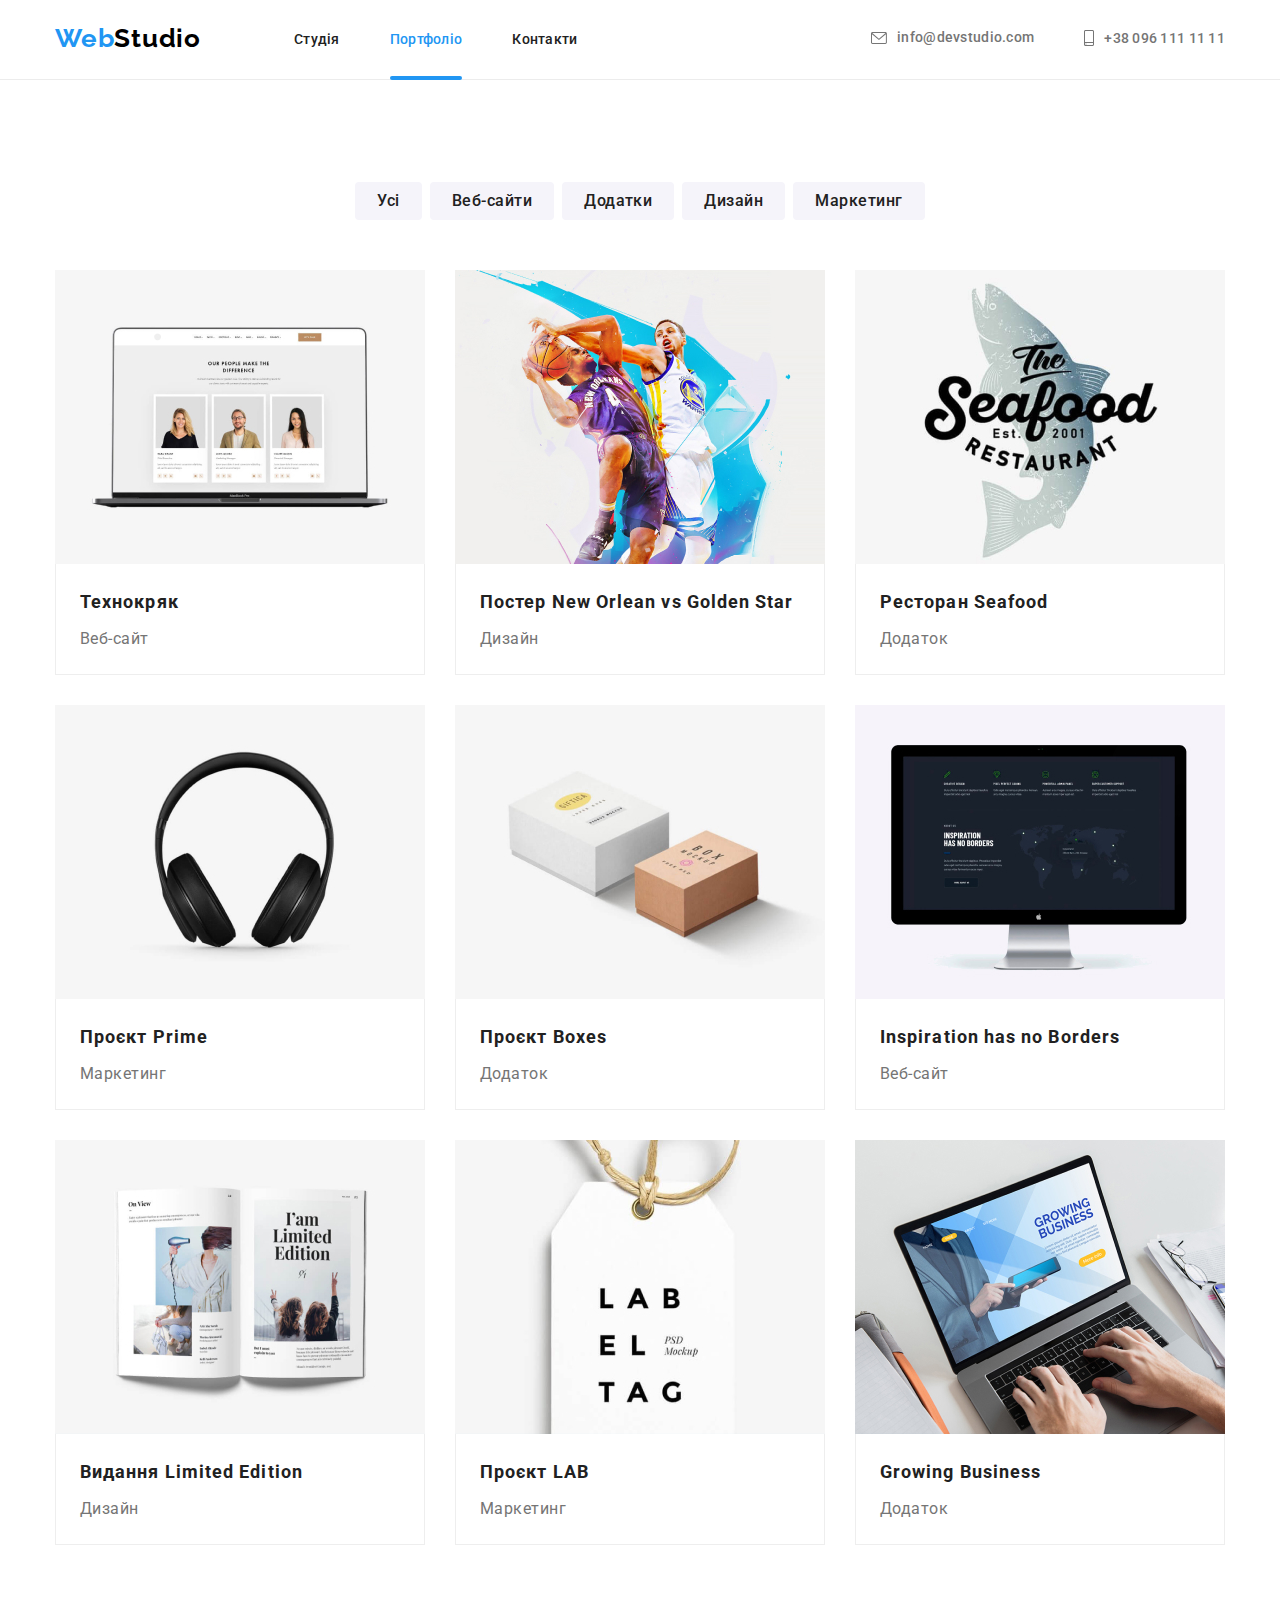
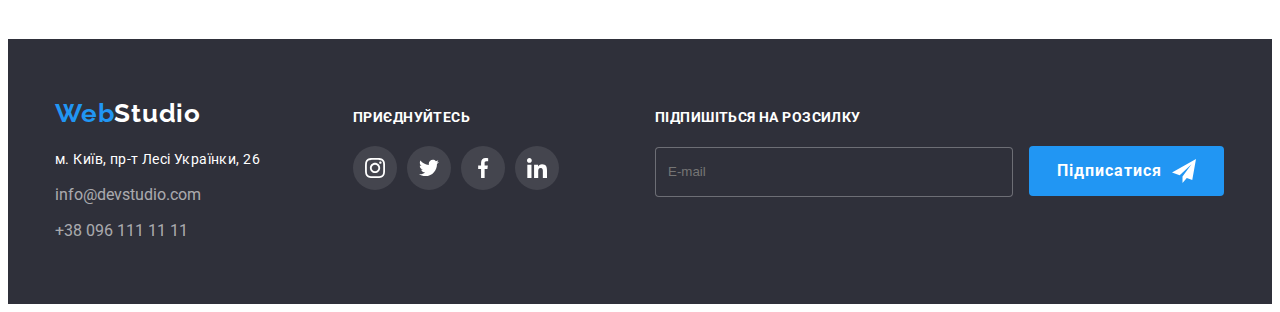
==== commit dc61209a: "change BEM to portfolio" ====
--- a/portfolio.html
+++ b/portfolio.html
@@ -19,29 +19,29 @@
         <!--Шапка-->
         <header class="page-header">
             <div class="container  main-nav">
-                <nav class="site-nav main-nav inhead">
+                <nav class=" main-nav ">
                     <a href="./index.html" class="logo"><span class="logo-first">Web</span><span
                             class="logo-second">Studio</span></a>
-                    <ul class="site-nav-list">
-                        <li class="item">
-                            <a href="./index.html" class="link">Студія</a>
-                        </li>
-                        <li class="item">
-                            <a href="./portfolio.html" class="link current">Портфоліо</a>
-                        </li>
-                        <li class="item">
-                            <a href="" class="link">Контакти</a>
+                    <ul class="main-nav__list">
+                        <li class="main-nav__item">
+                            <a href="./index.html" class="main-nav__link">Студія</a>
+                        </li>
+                        <li class="main-nav__item">
+                            <a href="./portfolio.html" class="main-nav__link current">Портфоліо</a>
+                        </li>
+                        <li class="main-nav__item">
+                            <a href="" class="main-nav__link">Контакти</a>
                         </li>
                     </ul>
                 </nav>
-                <ul class="contact-list inhead">
-                    <li class="item">
-                        <a href="mailto:info@devstudio.com" class="link"><svg width="16" height="12" class="icon">
+                <ul class="contact-list ">
+                    <li class="contact-list__item">
+                        <a href="mailto:info@devstudio.com" class="contact-list__link"><svg width="16" height="12" class="contact-list__icon">
                                 <use href="./images/basic/symbol-defs.svg#mail"></use>
                             </svg>info@devstudio.com</a>
                     </li>
-                    <li class="item">
-                        <a href="tel:+380961111111" class="link"><svg width="10" height="16" class="icon">
+                    <li class="contact-list__item">
+                        <a href="tel:+380961111111" class="contact-list__link"><svg width="10" height="16" class="contact-list__icon">
                                 <use href="./images/basic/symbol-defs.svg#phone"></use>
                             </svg>+38 096 111 11 11</a>
                     </li>
@@ -52,186 +52,186 @@
         <main>
             <section class="section">
                 <div class="container">
-                    <div class="filter-container">
+                    <div class="filter">
                         <h1 class="nothing">Портфоліо</h1>
-                        <ul class="filter-list">
-                            <li class="item">
-                                <button type="button" class="filter-btn">Усі</button>
-                            </li>
-                            <li class="item">
-                                <button type="button" class="filter-btn">Веб-сайти</button>
-                            </li>
-                            <li class="item">
-                                <button type="button" class="filter-btn">Додатки</button>
-                            </li>
-                            <li class="item">
-                                <button type="button" class="filter-btn">Дизайн</button>
-                            </li>
-                            <li class="item">
-                                <button type="button" class="filter-btn">Маркетинг</button>
+                        <ul class="filter__list">
+                            <li class="filter__item">
+                                <button type="button" class="filter__btn">Усі</button>
+                            </li>
+                            <li class="filter__item">
+                                <button type="button" class="filter__btn">Веб-сайти</button>
+                            </li>
+                            <li class="filter__item">
+                                <button type="button" class="filter__btn">Додатки</button>
+                            </li>
+                            <li class="filter__item">
+                                <button type="button" class="filter__btn">Дизайн</button>
+                            </li>
+                            <li class="filter__item">
+                                <button type="button" class="filter__btn">Маркетинг</button>
                             </li>
                         </ul>
                     </div>
                     
-                    <ul class="content-list">
-                        <li class="item">
-                            <a href="" class="link">
-                                <div class="content-box">
+                    <ul class="content">
+                        <li class="content__item">
+                            <a href="" class="content__link">
+                                <div class="content__box">
                                     <img src="./images/portfolio/1con.jpg" alt="Технокряк" width="370">
-                                    <div class="content-face">
-                                        <p class="content-text">Ресурс пропонує комплексні пропозиції з різним рівнем функціоналу та сервісів. Все це
+                                    <div class="content__face">
+                                        <p class="content__text">Ресурс пропонує комплексні пропозиції з різним рівнем функціоналу та сервісів. Все це
                                             дозволить
                                             відвідувачу отримати
                                             вичерпні відомості про компанію чи приватну особу.
                                         </p>
                                     </div>
                                 </div>
-                                <div class="card-description">
-                                    <h2 class="portfolio-part">Технокряк</h2>
-                                    <p class="part-text">Веб-сайт</p>
-                                </div>
-                            </a>
-                        </li>
-                        <li class="item">
-                            <a href="" class="link">
-                                <div class="content-box">
+                                <div class="content__description">
+                                    <h2 class="content__publisher">Технокряк</h2>
+                                    <p class="content__value">Веб-сайт</p>
+                                </div>
+                            </a>
+                        </li>
+                        <li class="content__item">
+                            <a href="" class="content__link">
+                                <div class="content__box">
                                     <img src="./images/portfolio/2con.jpg" alt="Постер New Orlean vs Golden Star" width="370">
-                                    <div class="content-face">
-                                        <p class="content-text">Ресурс пропонує комплексні пропозиції з різним рівнем функціоналу та сервісів. Все це
-                                        дозволить
-                                        відвідувачу отримати
-                                        вичерпні відомості про компанію чи приватну особу.</p>
-                                    </div>
-                                </div>
-                                <div class="card-description">
-                                    <h2 class="portfolio-part">Постер New Orlean vs Golden Star</h2>
-                                    <p class="part-text">Дизайн</p>
-                                </div>
-                            </a>
-                        </li>
-                        <li class="item">
-                            <a href="" class="link">
-                                <div class="content-box">
+                                    <div class="content__face">
+                                        <p class="content__text">Ресурс пропонує комплексні пропозиції з різним рівнем функціоналу та сервісів. Все це
+                                        дозволить
+                                        відвідувачу отримати
+                                        вичерпні відомості про компанію чи приватну особу.</p>
+                                    </div>
+                                </div>
+                                <div class="content__description">
+                                    <h2 class="content__publisher">Постер New Orlean vs Golden Star</h2>
+                                    <p class="content__value">Дизайн</p>
+                                </div>
+                            </a>
+                        </li>
+                        <li class="content__item">
+                            <a href="" class="content__link">
+                                <div class="content__box">
                                     <img src="./images/portfolio/3con.jpg" alt="Ресторан Seafood" width="370">
-                                    <div class="content-face">
-                                    
-                                        <p class="content-text">Ресурс пропонує комплексні пропозиції з різним рівнем функціоналу та сервісів. Все це
-                                        дозволить
-                                        відвідувачу отримати
-                                        вичерпні відомості про компанію чи приватну особу.</p>
-                                    </div>
-                                </div>
-                                <div class="card-description">
-                                    <h2 class="portfolio-part">Ресторан Seafood</h2>
-                                    <p class="part-text">Додаток</p>
-                                </div>
-                            </a>
-                        </li>
-                        <li class="item">
-                            <a href="" class="link">
-                                <div class="content-box">
+                                    <div class="content__face">
+                                    
+                                        <p class="content__text">Ресурс пропонує комплексні пропозиції з різним рівнем функціоналу та сервісів. Все це
+                                        дозволить
+                                        відвідувачу отримати
+                                        вичерпні відомості про компанію чи приватну особу.</p>
+                                    </div>
+                                </div>
+                                <div class="content__description">
+                                    <h2 class="content__publisher">Ресторан Seafood</h2>
+                                    <p class="content__value">Додаток</p>
+                                </div>
+                            </a>
+                        </li>
+                        <li class="content__item">
+                            <a href="" class="content__link">
+                                <div class="content__box">
                                     <img src="./images/portfolio/4con.jpg" alt="Проєкт Prime" width="370">
-                                    <div class="content-face">
-                                    
-                                        <p class="content-text">Ресурс пропонує комплексні пропозиції з різним рівнем функціоналу та сервісів. Все це
-                                        дозволить
-                                        відвідувачу отримати
-                                        вичерпні відомості про компанію чи приватну особу.</p>
-                                    </div>
-                                </div>
-                                <div class="card-description">
-                                    <h2 class="portfolio-part">Проєкт Prime</h2>
-                                    <p class="part-text">Маркетинг</p>
-                                </div>
-                            </a>
-                        </li>
-                        <li class="item">
-                            <a href="" class="link">
-                                <div class="content-box">
+                                    <div class="content__face">
+                                    
+                                        <p class="content__text">Ресурс пропонує комплексні пропозиції з різним рівнем функціоналу та сервісів. Все це
+                                        дозволить
+                                        відвідувачу отримати
+                                        вичерпні відомості про компанію чи приватну особу.</p>
+                                    </div>
+                                </div>
+                                <div class="content__description">
+                                    <h2 class="content__publisher">Проєкт Prime</h2>
+                                    <p class="content__value">Маркетинг</p>
+                                </div>
+                            </a>
+                        </li>
+                        <li class="content__item">
+                            <a href="" class="content__link">
+                                <div class="content__box">
                                     <img src="./images/portfolio/5con.jpg" alt="Проєкт Boxes" width="370">
-                                    <div class="content-face">
-                                    
-                                        <p class="content-text">Ресурс пропонує комплексні пропозиції з різним рівнем функціоналу та сервісів. Все це
-                                        дозволить
-                                        відвідувачу отримати
-                                        вичерпні відомості про компанію чи приватну особу.</p>
-                                    </div>
-                                </div>
-                                <div class="card-description">
-                                    <h2 class="portfolio-part">Проєкт Boxes</h2>
-                                    <p class="part-text">Додаток</p>
-                                </div>
-                            </a>
-                        </li>
-                        <li class="item">
-                            <a href="" class="link">
-                                <div class="content-box">
+                                    <div class="content__face">
+                                    
+                                        <p class="content__text">Ресурс пропонує комплексні пропозиції з різним рівнем функціоналу та сервісів. Все це
+                                        дозволить
+                                        відвідувачу отримати
+                                        вичерпні відомості про компанію чи приватну особу.</p>
+                                    </div>
+                                </div>
+                                <div class="content__description">
+                                    <h2 class="content__publisher">Проєкт Boxes</h2>
+                                    <p class="content__value">Додаток</p>
+                                </div>
+                            </a>
+                        </li>
+                        <li class="content__item">
+                            <a href="" class="content__link">
+                                <div class="content__box">
                                     <img src="./images/portfolio/6con.jpg" alt="Inspiration has no Borders" width="370">
-                                    <div class="content-face">
-                                    
-                                        <p class="content-text">Ресурс пропонує комплексні пропозиції з різним рівнем функціоналу та сервісів. Все це
-                                        дозволить
-                                        відвідувачу отримати
-                                        вичерпні відомості про компанію чи приватну особу.</p>
-                                    </div>
-                                </div>
-                                <div class="card-description">
-                                    <h2 class="portfolio-part">Inspiration has no Borders</h2>
-                                    <p class="part-text">Веб-сайт</p>
-                                </div>
-                            </a>
-                        </li>
-                        <li class="item">
-                            <a href="" class="link">
-                                <div class="content-box">
+                                    <div class="content__face">
+                                    
+                                        <p class="content__text">Ресурс пропонує комплексні пропозиції з різним рівнем функціоналу та сервісів. Все це
+                                        дозволить
+                                        відвідувачу отримати
+                                        вичерпні відомості про компанію чи приватну особу.</p>
+                                    </div>
+                                </div>
+                                <div class="content__description">
+                                    <h2 class="content__publisher">Inspiration has no Borders</h2>
+                                    <p class="content__value">Веб-сайт</p>
+                                </div>
+                            </a>
+                        </li>
+                        <li class="content__item">
+                            <a href="" class="content__link">
+                                <div class="content__box">
                                     <img src="./images/portfolio/7con.jpg" alt="Видання Limited Edition" width="370">
-                                    <div class="content-face">
-                                    
-                                        <p class="content-text">Ресурс пропонує комплексні пропозиції з різним рівнем функціоналу та сервісів. Все це
-                                        дозволить
-                                        відвідувачу отримати
-                                        вичерпні відомості про компанію чи приватну особу.</p>
-                                    </div>
-                                </div>
-                                <div class="card-description">
-                                    <h2 class="portfolio-part">Видання Limited Edition</h2>
-                                    <p class="part-text">Дизайн</p>
-                                </div>
-                            </a>
-                        </li>
-                        <li class="item">
-                            <a href="" class="link">
-                                <div class="content-box">
+                                    <div class="content__face">
+                                    
+                                        <p class="content__text">Ресурс пропонує комплексні пропозиції з різним рівнем функціоналу та сервісів. Все це
+                                        дозволить
+                                        відвідувачу отримати
+                                        вичерпні відомості про компанію чи приватну особу.</p>
+                                    </div>
+                                </div>
+                                <div class="content__description">
+                                    <h2 class="content__publisher">Видання Limited Edition</h2>
+                                    <p class="content__value">Дизайн</p>
+                                </div>
+                            </a>
+                        </li>
+                        <li class="content__item">
+                            <a href="" class="content__link">
+                                <div class="content__box">
                                     <img src="./images/portfolio/8con.jpg" alt="Проєкт LAB" width="370">
-                                    <div class="content-face">
-                                    
-                                        <p class="content-text">Ресурс пропонує комплексні пропозиції з різним рівнем функціоналу та сервісів. Все це
-                                        дозволить
-                                        відвідувачу отримати
-                                        вичерпні відомості про компанію чи приватну особу.</p>
-                                    </div>
-                                </div>
-                                <div class="card-description">
-                                    <h2 class="portfolio-part">Проєкт LAB</h2>
-                                    <p class="part-text">Маркетинг</p>
-                                </div>
-                            </a>
-                        </li>
-                        <li class="item">
-                            <a href="" class="link">
-                                <div class="content-box">
+                                    <div class="content__face">
+                                    
+                                        <p class="content__text">Ресурс пропонує комплексні пропозиції з різним рівнем функціоналу та сервісів. Все це
+                                        дозволить
+                                        відвідувачу отримати
+                                        вичерпні відомості про компанію чи приватну особу.</p>
+                                    </div>
+                                </div>
+                                <div class="content__description">
+                                    <h2 class="content__publisher">Проєкт LAB</h2>
+                                    <p class="content__value">Маркетинг</p>
+                                </div>
+                            </a>
+                        </li>
+                        <li class="content__item">
+                            <a href="" class="content__link">
+                                <div class="content__box">
                                     <img src="./images/portfolio/9con.jpg" alt="Growing Business" width="370">
-                                    <div class="content-face">
-                                    
-                                        <p class="content-text">Ресурс пропонує комплексні пропозиції з різним рівнем функціоналу та сервісів. Все це
-                                        дозволить
-                                        відвідувачу отримати
-                                        вичерпні відомості про компанію чи приватну особу.</p>
-                                    </div>
-                                </div>
-                                <div class="card-description">
-                                    <h2 class="portfolio-part">Growing Business</h2>
-                                    <p class="part-text">Додаток</p>
+                                    <div class="content__face">
+                                    
+                                        <p class="content__text">Ресурс пропонує комплексні пропозиції з різним рівнем функціоналу та сервісів. Все це
+                                        дозволить
+                                        відвідувачу отримати
+                                        вичерпні відомості про компанію чи приватну особу.</p>
+                                    </div>
+                                </div>
+                                <div class="content__description">
+                                    <h2 class="content__publisher">Growing Business</h2>
+                                    <p class="content__value">Додаток</p>
                                 </div>
                             </a>
                         </li>
@@ -242,50 +242,50 @@
         <!--Підвал-->
         <footer class="footer">
             <div class="container main-contact">
-                <div class="contact-footer">
+                <div class="connection">
                     <a href="./index.html" class="logo logo-f"><span class="logo-first-f">Web</span><span
                             class="logo-second-f">Studio</span></a>
-                    <address class="address-contact ">
-                        <ul class="contact-list">
-                            <li class="item">
-                                <span class="location">м. Київ, пр-т Лесі Українки, 26</span>
-                            </li>
-                            <li class="item">
-                                <a href="mailto:info@devstudio.com" class="link">info@devstudio.com</a>
-                            </li>
-                            <li class="item">
-                                <a href="tel:+380961111111" class="link">+38 096 111 11 11</a>
+                    <address class="connection__address ">
+                        <ul class="connection__contact-list">
+                            <li class="connection__item">
+                                <span class="connection__location">м. Київ, пр-т Лесі Українки, 26</span>
+                            </li>
+                            <li class="connection__item">
+                                <a href="mailto:info@devstudio.com" class="connection__link">info@devstudio.com</a>
+                            </li>
+                            <li class="connection__item">
+                                <a href="tel:+380961111111" class="connection__link">+38 096 111 11 11</a>
                             </li>
                         </ul>
                     </address>
                 </div>
                 <div class="social">
-                    <span class="social-text">Приєднуйтесь</span>
-                    <ul class="social-list">
-                        <li class="item-soc">
-                            <a href="" class="link">
-                                <svg width="20" height="20" class="icon">
+                    <span class="social__title">Приєднуйтесь</span>
+                    <ul class="social__list">
+                        <li class="social__item">
+                            <a href="" class="social__link">
+                                <svg width="20" height="20" class="social__icon">
                                     <use href="./images/basic/symbol-defs.svg#instagram"></use>
                                 </svg>
                             </a>
                         </li>
-                        <li class="item-soc">
-                            <a href="" class="link">
-                                <svg width="20" height="20" class="icon">
+                        <li class="social__item">
+                            <a href="" class="social__link">
+                                <svg width="20" height="20" class="social__icon">
                                     <use href="./images/basic/symbol-defs.svg#twitter"></use>
                                 </svg>
                             </a>
                         </li>
-                        <li class="item-soc">
-                            <a href="" class="link">
-                                <svg width="20" height="20" class="icon">
+                        <li class="social__item">
+                            <a href="" class="social__link">
+                                <svg width="20" height="20" class="social__icon">
                                     <use href="./images/basic/symbol-defs.svg#facebook"></use>
                                 </svg>
                             </a>
                         </li>
-                        <li class="item-soc">
-                            <a href="" class="link">
-                                <svg width="20" height="20" class="icon">
+                        <li class="social__item">
+                            <a href="" class="social__link">
+                                <svg width="20" height="20" class="social__icon">
                                     <use href="./images/basic/symbol-defs.svg#in"></use>
                                 </svg>
                             </a>
@@ -293,10 +293,10 @@
                     </ul>
                 </div>
                 <form action="" class="footer-form">
-                    <p class="footer-title">Підпишіться на розсилку</p>
-                    <input type="email" name="mail" id="mail" class="footer-input" placeholder="E-mail">
-                    <label for="mail" class="footer-label"></label>
-                    <button class="send-btn">Підписатися<svg class="icon" width="24" height="24">
+                    <p class="footer-form__title">Підпишіться на розсилку</p>
+                    <input type="email" name="mail" id="mail" class="footer-form__input" placeholder="E-mail">
+                    <label for="mail" class="footer-form__label"></label>
+                    <button class="footer-form__btn">Підписатися<svg class="footer-form__icon" width="24" height="24">
                             <use href="./images/basic/icons.svg#icon-send"></use>
                         </svg></button>
                 </form>
--- a/styles/styles.css
+++ b/styles/styles.css
@@ -25,6 +25,7 @@
 *::after {
     box-sizing: border-box;
 }
+
 img{
     display: block;
     max-width: 100%;
@@ -42,9 +43,7 @@
         clip: rect(0 0 0 0);
         overflow: hidden;
 }
-.link{
-    display: inline-block;
-}
+
 .section{
     padding-bottom: 94px;
     padding-top: 94px;
@@ -103,25 +102,18 @@
     color: #000000;
 }
 
-.site-nav-list{
-    list-style: none;
-    display: flex;
-}
-.contact-list{
-    list-style: none;
-        margin-left: auto;
-}
-.inhead {
-    display: flex;
-    
-}
-
-.site-nav-list .item:not(:last-child){
+.main-nav__list{
+    list-style: none;
+    display: flex;
+}
+
+
+.main-nav__item:not(:last-child){
     margin-right: 50px;
    
 }
 
-.site-nav .link{
+.main-nav__link{
     position: relative;
     color: var(--secondary-text-color);
     font-weight: 500;
@@ -133,9 +125,9 @@
     padding-bottom: 6px;
     transition: color 250ms var(--time-animation);
 }
-.site-nav .link::after{
+.main-nav__link::after{
     position:absolute;
-    bottom: -28px;
+    bottom: -27px;
     left: 0;
     content: "";
     background-color: var(--accent-color);
@@ -145,13 +137,13 @@
     transform: scaleX(0);
     transition: opacity 250ms var(--time-animation),transform 250ms var(--time-animation);
 }
-.site-nav .link:hover::after{
+.main-nav__link:hover::after{
     transform: scaleX(1);
 }
 
-.site-nav .link.current::after{
-    position: absolute;
-        bottom: -28px;
+.current::after{
+    position: absolute;
+        bottom: -27px;
         left: 0;
         content: "";
         background-color: var(--accent-color);
@@ -160,11 +152,19 @@
         border-radius: 2px;
         transform: scaleX(1);
 }
-.inhead .item:not(:last-child){
-    margin-right:50px ;
-}
-
-.contact-list .link{
+.main-nav__item:not(:last-child){
+    margin-right:50px;
+}
+.contact-list {
+    display: flex;
+    list-style: none;
+    margin-left: auto;
+}
+.contact-list__item:not(:last-child){
+    margin-right: 50px;
+}
+
+.contact-list__link{
     color: var(--primary-text-color);
     font-weight: 500;
     font-size: 14px;
@@ -174,7 +174,7 @@
     transition: color 250ms var(--time-animation);
 }
 
-.contact-list.inhead .link{
+.contact-list__link{
     display: flex;
     align-items: center;
     padding-top: 4px;
@@ -183,20 +183,20 @@
     
 }
 
-.inhead .icon{
+.contact-list__icon{
     fill: currentColor;
     margin-right: 10px;
 }
 
-.contact-list .link:hover,
-.contact-list .link:focus {
+.contact-list__link:hover,
+.contact-list__link:focus {
     color: var(--accent-color);
 
 }
 
-.site-nav .link:hover,
-.site-nav .link:focus,
-.site-nav .link.current{
+.main-nav__link:hover,
+.main-nav__link:focus,
+.main-nav__link.current{
     color: var(--accent-color);
 }
     /* main (basic)*/
@@ -469,11 +469,11 @@
 
 
 /* Фільтр */
-.filter-container{
+.filter{
     margin-bottom: 50px;
 }
    
-.filter-list{
+.filter__list{
     font-weight: 500;
     font-size: 16px;
     line-height: 1.62;
@@ -483,7 +483,7 @@
     justify-content: center;
 }
 
-.filter-btn{
+.filter__btn{
     background-color: #F5F4FA;
     display: inline-block;
     color: var(--secondary-text-color);
@@ -499,35 +499,36 @@
     padding: 6px 22px;
     transition: background-color 250ms var(--time-animation),color 250ms var(--time-animation),box-shadow 250ms var(--time-animation);
 }
-.filter-list .item:not(:last-child){
+.filter__item:not(:last-child){
     margin-right: 8px;
 }
-.filter-btn:hover,
-.filter-btn:focus{
+.filter__btn:hover,
+.filter__btn:focus{
     background-color: var(--accent-color);
     color: #FFFFFF;  
     box-shadow: 0px 3px 1px rgba(0, 0, 0, 0.1), 0px 1px 2px rgba(0, 0, 0, 0.08), 0px 2px 2px rgba(0, 0, 0, 0.12);
 }
 
 /* Зміст портфоліо */
-.content-list{
+.content{
     list-style: none;
     display: flex;
     flex-wrap: wrap;
 }
-.content-list .item{
+.content__item{
     background-color: #fff;
     width: calc((100% - 60px)/3);
     margin-right: 30px;
 }
 
-.content-list .item:nth-child(3n){
+.content__item:nth-child(3n){
     margin-right: 0;
 }
-.content-list .item:not(:nth-last-child(-n+3)){
+.content__item:not(:nth-last-child(-n+3)){
     margin-bottom: 30px;
 }
-.content-list .link{
+.content__link{
+    display: inline-block;
     font-size: 16px;
     line-height: 1.88;
     letter-spacing: 0.03em;
@@ -535,22 +536,22 @@
     text-decoration: none;
     transition: box-shadow 250ms var(--time-animation);
 }
-.content-list .link:hover,
-.content-list .link:focus{
+.content__link:hover,
+.content__link:focus{
     box-shadow: 0px 1px 1px rgba(0, 0, 0, 0.12), 0px 4px 4px rgba(0, 0, 0, 0.06), 1px 4px 6px rgba(0, 0, 0, 0.16);
 }
-.list .portfolio-part{
+.content__publisher{
 font-size: 18px;
 line-height: 2;
 letter-spacing: 0.06em;
 color: var(--secondary-text-color); 
 }
-.content-box{
+.content__box{
     position: relative;
     overflow: hidden;
     
 }
-.content-face{
+.content__face{
     padding-left: 24px;
     padding-right: 24px;
     display: flex;
@@ -565,25 +566,25 @@
     transform: translateY(100%);
     transition: transform 250ms var(--time-animation);
 }
-.content-list .link:hover .content-face,
-.content-list .link:focus .content-face{
+.content__link:hover .content__face,
+.content__link:focus .content__face{
     transform: translateY(0);
 }
-.content-text{
+.content__text{
     font-size: 18px;
     line-height: 1.56;
     letter-spacing: 0.03em;
     color: #fff;
 }
 
-.card-description{
+.content__description{
     padding: 20px 24px;
     border-bottom: 1px solid #EEEEEE;
     border-right: 1px solid #EEEEEE;
     border-left: 1px solid #EEEEEE;
 }
 
-.portfolio-part{
+.content__publisher{
     color: var(--secondary-text-color);
     font-weight: 700;
     font-size: 18px;
@@ -591,7 +592,7 @@
     letter-spacing: 0.06em;
     margin-bottom: 4px;
 }
-.part-text{
+.content__value{
     margin-top: 0;
     color: var(--primary-text-color);
     font-size: 16px;
@@ -624,16 +625,20 @@
 .logo-second-f{
     color: #FFFFFF;
 }
-.address-contact{
+.connection__contact-list{
+    list-style: none;
+    margin-left: auto;
+}
+.connection__address{
     font-style: normal;
 }
-.location{
+.connection__location{
     font-size: 14px;
     line-height: 1.71;
     letter-spacing: 0.03em;
     color: #FFFFFF;
 }
-.main-contact .link{
+.connection__link{
     color: rgba(255, 255, 255, 60%);
     text-decoration: none;
     padding: 0;
@@ -641,14 +646,15 @@
     transition: color 250ms var(--time-animation);
 }
 
-.contact-footer .item:not(:last-child){
+.connection__item:not(:last-child){
     margin-bottom: 9px;
 }
 /* Приєднуйтесь */
 .social{
     margin-left: 93px;
 }
-.footer-title {
+.footer-form__title,
+.social__title {
     display: block;
     font-family: Roboto;
     font-weight: 700;
@@ -659,19 +665,20 @@
     color: #fff;
     margin-bottom: 20px;
 }
-.social-list{
-    list-style: none;
-    display: flex;
-}
-.social-list .item-soc{
+.social__list{
+    list-style: none;
+    display: flex;
+}
+.social__item{
     width: 44px;
         height: 44px;
 }
-.social-list .item-soc:not(:last-child){
+.social__item:not(:last-child){
     margin-right: 10px;
     
 }
-.social-list .link{
+.social__link{
+    display: inline-block;
     width: 100%;
         height: 100%;
         color: #fff;
@@ -680,12 +687,12 @@
         border-radius: 50%;
         transition: background-color 250ms var(--time-animation);
 }
-.social-list .link:hover,
-.social-list .link:focus {
+.social__link:hover,
+.social__link:focus {
     color: #FFFFFF;
     background-color: var(--accent-color);
 }
-.social-list .icon{
+.social__icon{
     fill: currentColor;
 }
 .footer-form{
@@ -694,7 +701,7 @@
 }
 
 
-.footer-input{
+.footer-form__input{
     padding:15px 12px;
     height: 50px;
     width: 358px;
@@ -704,12 +711,12 @@
     color: #fff;
     transition: border-color 250ms var(--time-animation), box-shadow 250ms var(--time-animation) ;
 }
-.footer-input:focus{
+.footer-form__input:focus{
     outline: none;
     border-color: var(--accent-color);
     box-shadow:(0px 4px 4px rgba(0, 0, 0, 0.15));
 }
-.send-btn{
+.footer-form__btn{
     position: relative;
     padding: 10px 62px 10px 28px;
     display: inline-block;
@@ -730,12 +737,12 @@
         transition: background-color 250ms var(--time-animation), bos-shadow 250ms var(--time-animation);
     
 }
-.send-btn:hover,
-.send-btn:focus {
+.footer-form__btn:hover,
+.footer-form__btn:focus {
     box-shadow: 0px 4px 4px rgba(0, 0, 0, 0.15);;
     background-color: #188CE8;
 }
-.send-btn .icon{ 
+.footer-form__icon{ 
     position: absolute;
     right: 28px;
     top: 50%;
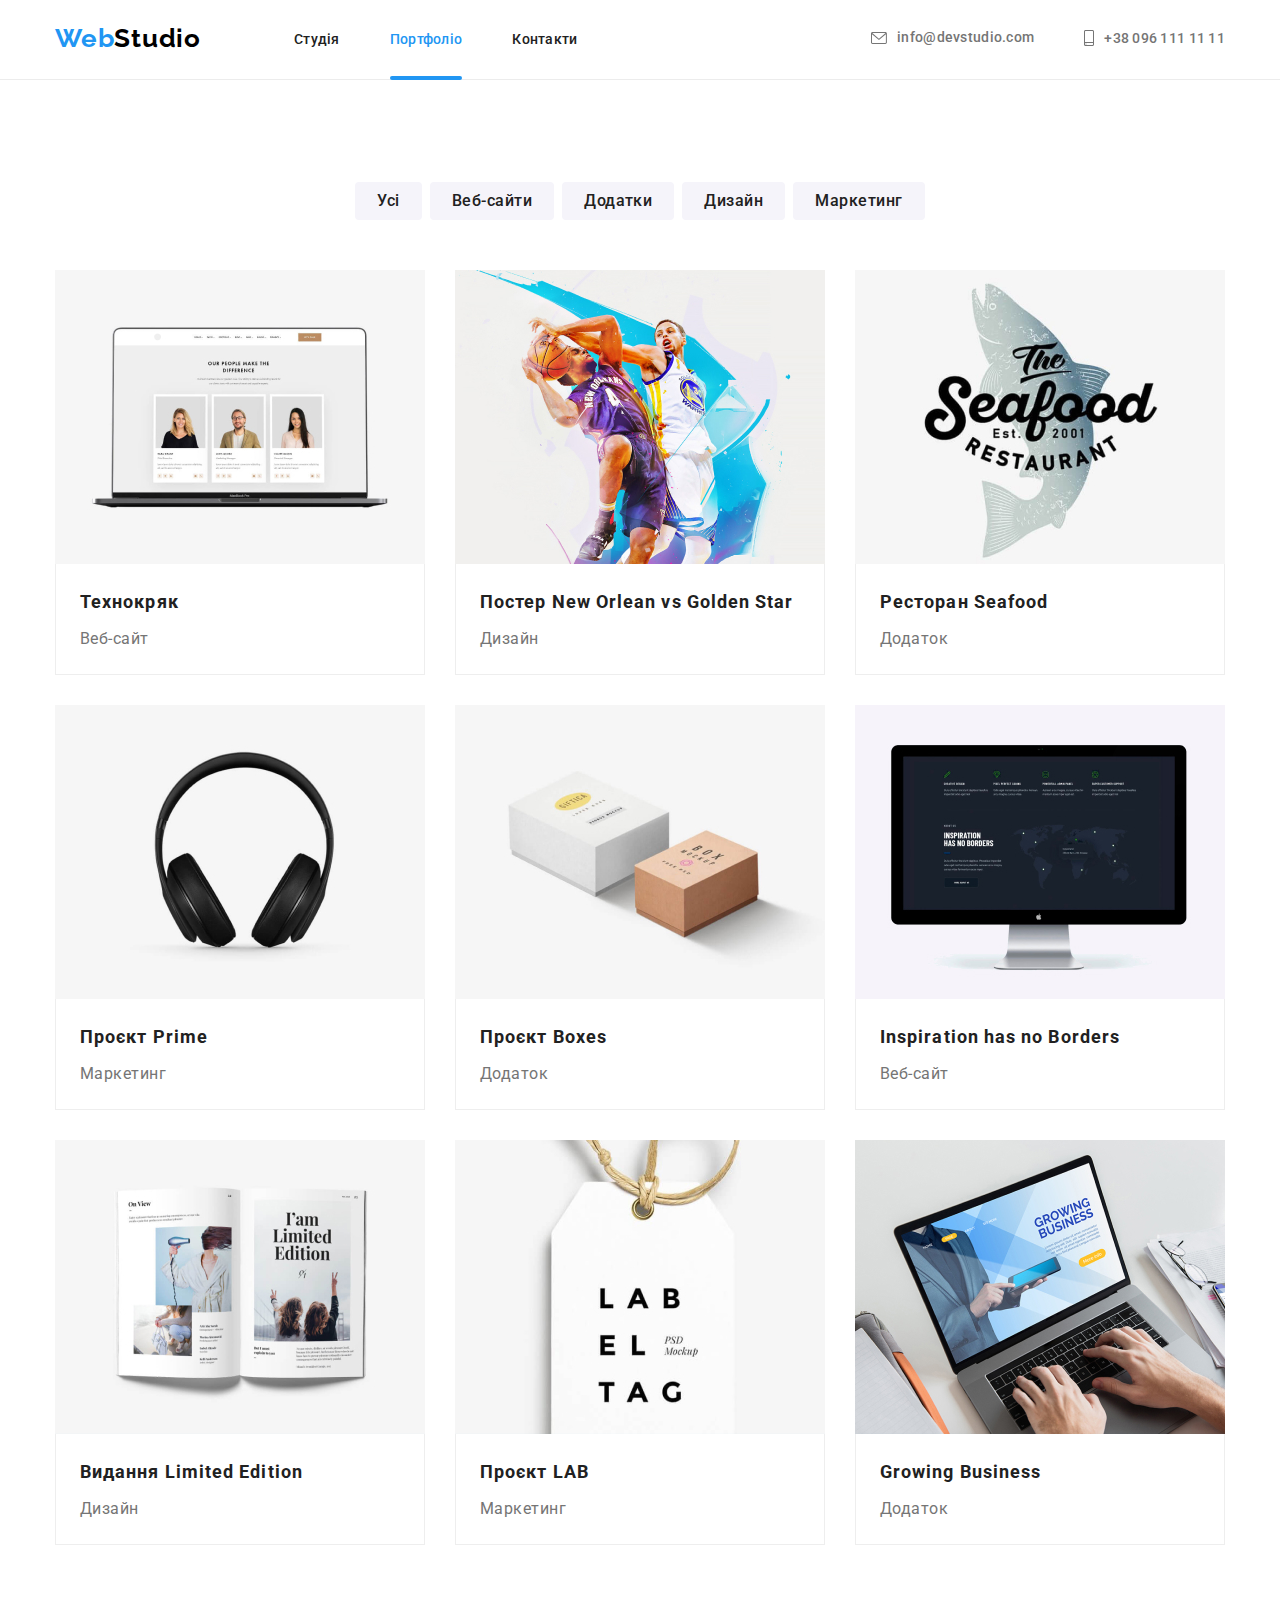
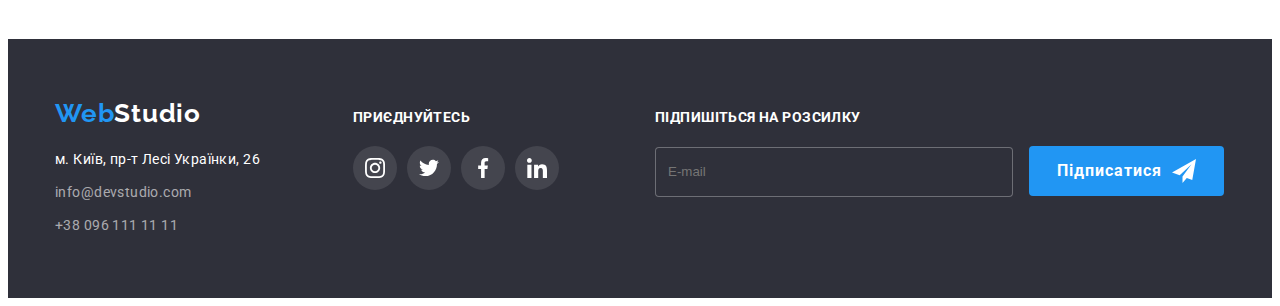
==== commit f7da97ba: "add BEM for modal" ====
--- a/portfolio.html
+++ b/portfolio.html
@@ -20,14 +20,14 @@
         <header class="page-header">
             <div class="container  main-nav">
                 <nav class=" main-nav ">
-                    <a href="./index.html" class="logo"><span class="logo-first">Web</span><span
-                            class="logo-second">Studio</span></a>
+                    <a href="./index.html" class="logo"><span class="logo__first">Web</span><span
+                            class="logo__second">Studio</span></a>
                     <ul class="main-nav__list">
                         <li class="main-nav__item">
                             <a href="./index.html" class="main-nav__link">Студія</a>
                         </li>
                         <li class="main-nav__item">
-                            <a href="./portfolio.html" class="main-nav__link current">Портфоліо</a>
+                            <a href="./portfolio.html" class="main-nav__link main-nav__link--current">Портфоліо</a>
                         </li>
                         <li class="main-nav__item">
                             <a href="" class="main-nav__link">Контакти</a>
@@ -78,7 +78,7 @@
                             <a href="" class="content__link">
                                 <div class="content__box">
                                     <img src="./images/portfolio/1con.jpg" alt="Технокряк" width="370">
-                                    <div class="content__face">
+                                    <div class="content__text-box content__text-box-active">
                                         <p class="content__text">Ресурс пропонує комплексні пропозиції з різним рівнем функціоналу та сервісів. Все це
                                             дозволить
                                             відвідувачу отримати
@@ -96,7 +96,7 @@
                             <a href="" class="content__link">
                                 <div class="content__box">
                                     <img src="./images/portfolio/2con.jpg" alt="Постер New Orlean vs Golden Star" width="370">
-                                    <div class="content__face">
+                                    <div class="content__text-box content__text-box-active">
                                         <p class="content__text">Ресурс пропонує комплексні пропозиції з різним рівнем функціоналу та сервісів. Все це
                                         дозволить
                                         відвідувачу отримати
@@ -113,7 +113,7 @@
                             <a href="" class="content__link">
                                 <div class="content__box">
                                     <img src="./images/portfolio/3con.jpg" alt="Ресторан Seafood" width="370">
-                                    <div class="content__face">
+                                    <div class="content__text-box content__text-box-active">
                                     
                                         <p class="content__text">Ресурс пропонує комплексні пропозиції з різним рівнем функціоналу та сервісів. Все це
                                         дозволить
@@ -131,7 +131,7 @@
                             <a href="" class="content__link">
                                 <div class="content__box">
                                     <img src="./images/portfolio/4con.jpg" alt="Проєкт Prime" width="370">
-                                    <div class="content__face">
+                                    <div class="content__text-box content__text-box-active">
                                     
                                         <p class="content__text">Ресурс пропонує комплексні пропозиції з різним рівнем функціоналу та сервісів. Все це
                                         дозволить
@@ -149,7 +149,7 @@
                             <a href="" class="content__link">
                                 <div class="content__box">
                                     <img src="./images/portfolio/5con.jpg" alt="Проєкт Boxes" width="370">
-                                    <div class="content__face">
+                                    <div class="content__text-box content__text-box-active">
                                     
                                         <p class="content__text">Ресурс пропонує комплексні пропозиції з різним рівнем функціоналу та сервісів. Все це
                                         дозволить
@@ -167,7 +167,7 @@
                             <a href="" class="content__link">
                                 <div class="content__box">
                                     <img src="./images/portfolio/6con.jpg" alt="Inspiration has no Borders" width="370">
-                                    <div class="content__face">
+                                    <div class="content__text-box content__text-box-active">
                                     
                                         <p class="content__text">Ресурс пропонує комплексні пропозиції з різним рівнем функціоналу та сервісів. Все це
                                         дозволить
@@ -185,7 +185,7 @@
                             <a href="" class="content__link">
                                 <div class="content__box">
                                     <img src="./images/portfolio/7con.jpg" alt="Видання Limited Edition" width="370">
-                                    <div class="content__face">
+                                    <div class="content__text-box content__text-box-active">
                                     
                                         <p class="content__text">Ресурс пропонує комплексні пропозиції з різним рівнем функціоналу та сервісів. Все це
                                         дозволить
@@ -203,7 +203,7 @@
                             <a href="" class="content__link">
                                 <div class="content__box">
                                     <img src="./images/portfolio/8con.jpg" alt="Проєкт LAB" width="370">
-                                    <div class="content__face">
+                                    <div class="content__text-box content__text-box-active">
                                     
                                         <p class="content__text">Ресурс пропонує комплексні пропозиції з різним рівнем функціоналу та сервісів. Все це
                                         дозволить
@@ -221,7 +221,7 @@
                             <a href="" class="content__link">
                                 <div class="content__box">
                                     <img src="./images/portfolio/9con.jpg" alt="Growing Business" width="370">
-                                    <div class="content__face">
+                                    <div class="content__text-box content__text-box-active">
                                     
                                         <p class="content__text">Ресурс пропонує комплексні пропозиції з різним рівнем функціоналу та сервісів. Все це
                                         дозволить
@@ -243,8 +243,8 @@
         <footer class="footer">
             <div class="container main-contact">
                 <div class="connection">
-                    <a href="./index.html" class="logo logo-f"><span class="logo-first-f">Web</span><span
-                            class="logo-second-f">Studio</span></a>
+                    <a href="./index.html" class="logo logo--inverse"><span class="logo__first--inverse">Web</span><span
+                            class="logo__second--inverse">Studio</span></a>
                     <address class="connection__address ">
                         <ul class="connection__contact-list">
                             <li class="connection__item">
--- a/styles/styles.css
+++ b/styles/styles.css
@@ -95,10 +95,10 @@
     margin-right:93px;
 }
 
-.logo .logo-first {
+.logo__first {
     color: var(--accent-color)
 }
-.logo .logo-second{
+.logo__second{
     color: #000000;
 }
 
@@ -141,7 +141,7 @@
     transform: scaleX(1);
 }
 
-.current::after{
+.main-nav__link--current::after{
     position: absolute;
         bottom: -27px;
         left: 0;
@@ -196,7 +196,7 @@
 
 .main-nav__link:hover,
 .main-nav__link:focus,
-.main-nav__link.current{
+.main-nav__link--current{
     color: var(--accent-color);
 }
     /* main (basic)*/
@@ -221,7 +221,7 @@
     padding-bottom: 200px;
 }
 
-.hero-title{
+.hero__title{
     font-weight: 900;
     font-size: 44px;
     line-height: 1.36;
@@ -235,7 +235,7 @@
     
 }
 
-.hero-btn {
+.hero__btn {
     display: inline-block;
     background: var(--accent-color);
     color: #fff;
@@ -251,8 +251,8 @@
     transition: background-color 250ms var(--time-animation);
 }
 
-.hero-btn:hover,
-.hero-btn:focus{
+.hero__btn:hover,
+.hero__btn:focus{
     background-color: #188CE8;
     color: #FFFFFF;
     
@@ -262,15 +262,15 @@
 .special{
     background-color: #fff;
 }
-.special-list{
-    list-style: none;
-    display: flex;
-}
-.special-list .item{
+.special__list{
+    list-style: none;
+    display: flex;
+}
+.special__item{
     flex-basis: calc((100% - 90px) / 4);
     margin-right: 30px;
 }
-.special-list .item::before{
+.special__item::before{
     content: "";
     display: block;
     height: 120px;
@@ -281,22 +281,22 @@
     margin-bottom: 30px;
     border-radius: 4px;
 }
-.special-list .antena::before{
+.antena::before{
     background-image: url(../images/basic/antenna.svg);
 }
-.special-list .clock::before{
+.clock::before{
     background-image: url(../images/basic/clock.svg);
 }
-.special-list .diagram::before{
+.diagram::before{
     background-image: url(../images/basic/diagram.svg);
 }
-.special-list .spaceman::before{
+.spaceman::before{
     background-image: url(../images/basic/astronaut.svg);
 }
-.special-list .item:last-child{
+.item:last-child{
     margin: 0;
 }
-.special-title {
+.special__title {
     color: var(--secondary-text-color);
     font-weight: 700;
     font-size: 14px;
@@ -307,7 +307,7 @@
         
 }
 
-.special-text{
+.special__text{
     font-size: 14px;
     line-height: 1.71;
     letter-spacing: 0.03em;
@@ -318,29 +318,20 @@
     padding-top: 0;
    
 }
-.section-work{
-    color: var(--secondary-text-color);
-    font-weight: 700;
-    font-size: 36px;
-    line-height: 1.2;
-    text-align: center;
-    letter-spacing: 0.03em;
-    margin-bottom: 50px;
-
-}
-.work-list{
-    list-style: none;
-    display: flex;
-    
-}
-
-.work-list .item:not(:last-child){
+
+.work__list{
+    list-style: none;
+    display: flex;
+    
+}
+
+.work__item:not(:last-child){
     margin-right:30px;
 }
-.work-face{
+.work__face{
     position: relative;
 }
-.box-work{
+.work__box{
     position: absolute;
     display: flex;
     align-items: center;
@@ -351,7 +342,7 @@
     bottom: 0;
     left: 0;
 }
-.work-text{
+.work__text{
     font-weight: 700;
         font-size: 14px;
         line-height: 16px;
@@ -368,27 +359,27 @@
     padding-bottom: 94px;
 }
 
-.team-list{
-    list-style: none;
-    display: flex;
-}
-.team-list .item{
+.team__list{
+    list-style: none;
+    display: flex;
+}
+.team__item{
     box-shadow: 0px 1px 3px rgba(0, 0, 0, 0.12), 0px 1px 1px rgba(0, 0, 0, 0.14), 0px 2px 1px rgba(0, 0, 0, 0.2);
     border-radius: 0px 0px 4px 4px;
     background-color: #fff;
     flex-basis: calc((100% - 90px) / 4);
         margin-right: 30px;
 }
-.team-list .item:last-child{
+.team__item:last-child{
     margin-right: 0;
 }
 
-.member-description{
+.team__description{
     text-align: center;
     padding-bottom: 30px;
     padding-top: 30px;
 }
-.members-name{
+.team__members-name{
     color: var(--secondary-text-color);
     font-weight: 500;
     font-size: 16px;
@@ -396,28 +387,29 @@
     letter-spacing: 0.03em;
     margin-bottom: 10px;
 }
-.profession {
+.team__profession {
     color: var(--primary-text-color);
     font-size: 16px;
     line-height: 1.2;
     letter-spacing: 0.03em;
     margin-bottom: 16px;
 }
-.team-soc-list{
+.team__soc-list{
     list-style: none;
         display: flex;
         justify-content: center;
         
 }
-.team-soc-list .item-soc{
+.team__social{
     width: 44px;
     height: 44px;
 
 }
-.team-soc-list .item-soc:not(:last-child){
+.team__social:not(:last-child){
     margin-right: 10px;
 }
-.team-soc-list .link{
+.team__link{
+    display: inline-block;
     width: 100%;
     height: 100%;
     color: #AFB1B8;
@@ -425,43 +417,44 @@
     border-radius: 50%;
     transition: color 250ms cubic-bezier(0.4, 0, 0.2, 1), background-color 250ms cubic-bezier(0.4, 0, 0.2, 1);
 }
-.team-soc-list .link:hover,
-.team-soc-list .link:focus{
+.team__link:hover,
+.team__link:focus{
     color: #FFFFFF;
     background-color: var(--accent-color);
 }
-.team-soc-list .icon{
+.team__icon{
     fill: currentColor;
 
 }
 
 /* Постійні клієнти */
-.client-list{
+.client__list{
     list-style: none;
     display: flex;
     justify-content: center;
 }
-.client-list .link{
+
+.client__item:not(:last-child){
+    margin-right: 30px;
+}
+
+.client__link {
+    display: inline-block;
     border: 1px solid #AFB1B8;
     border-radius: 4px;
     color: #afb1b8;
     width: 100%;
-        height: 100%;
-        padding: 16px 32px;
-        transition: color 250ms var(--time-animation), border-color 250ms var(--time-animation);
-}
-
-
-.client-list .item:not(:last-child){
-    margin-right: 30px;
-}
-
-.client-list .link:hover,
-.client-list .link:focus{
+    height: 100%;
+    padding: 16px 32px;
+    transition: color 250ms var(--time-animation), border-color 250ms var(--time-animation);
+}
+
+.client__link:hover,
+.client__link:focus{
     color: var(--accent-color);
     border-color: var(--accent-color);
 }
-.client-list .icon {
+.client__icon {
     fill: currentColor;
 }
 
@@ -551,7 +544,7 @@
     overflow: hidden;
     
 }
-.content__face{
+.content__text-box{
     padding-left: 24px;
     padding-right: 24px;
     display: flex;
@@ -566,8 +559,8 @@
     transform: translateY(100%);
     transition: transform 250ms var(--time-animation);
 }
-.content__link:hover .content__face,
-.content__link:focus .content__face{
+.content__link:hover .content__text-box-active,
+.content__link:focus .content__text-box-active{
     transform: translateY(0);
 }
 .content__text{
@@ -614,15 +607,15 @@
     align-items: baseline;
 }
 
-.logo-f{
+.logo--inverse{
     display: inline-block;
-    margin-bottom: 20px;
-    margin-right: 0;
-}
-.logo-first-f{
+        margin-bottom: 20px;
+        margin-right: 0;
+}
+.logo__first--inverse{
     color: var(--accent-color);
 }
-.logo-second-f{
+.logo__second--inverse{
     color: #FFFFFF;
 }
 .connection__contact-list{
@@ -631,11 +624,12 @@
 }
 .connection__address{
     font-style: normal;
+    font-size: 14px;
+        line-height: 1.71;
+        letter-spacing: 0.03em;
 }
 .connection__location{
-    font-size: 14px;
-    line-height: 1.71;
-    letter-spacing: 0.03em;
+    
     color: #FFFFFF;
 }
 .connection__link{
@@ -711,7 +705,7 @@
     color: #fff;
     transition: border-color 250ms var(--time-animation), box-shadow 250ms var(--time-animation) ;
 }
-.footer-form__input:focus{
+.footer-form__input--active:focus{
     outline: none;
     border-color: var(--accent-color);
     box-shadow:(0px 4px 4px rgba(0, 0, 0, 0.15));
@@ -759,7 +753,7 @@
     z-index: 10;
 }
 
-.backdrop.is-hidden {
+.backdrop.is-hidden  {
     visibility: hidden;
     opacity: 0;
     pointer-events: none;
@@ -777,11 +771,11 @@
     transition: transform 500ms var(--time-animation);
 }
 
-.backdrop.is-hidden .modal {
+.backdrop--hidden .modal {
     transform: translate(-50%, -50%) scale(0.2, 0.2);
 }
 
-.close-btn {
+.modal__close-btn {
     cursor: pointer;
     display: flex;
     align-items: center;
@@ -799,16 +793,16 @@
     transition: color 250ms var(--time-animation);
 }
 
-.close-btn .icon {
+.modal__close-icon {
     fill: currentColor;
 }
 
-.close-btn:hover,
-.close-btn:focus {
+.modal__close-btn:hover,
+.modal__close-btn:focus {
     color: var(--accent-color);
 }
 
-.form {
+.modal__form {
     height: 100%;
     width: 100%;
     padding: 40px;
@@ -819,7 +813,7 @@
     text-align: center;
 }
 
-.form-title {
+.form__title {
     margin-bottom: 12px;
 
     font-weight: 700;
@@ -831,18 +825,18 @@
     color: #212121;
 }
 
-.form-group {
+.form__group {
     position: relative;
     display: flex;
     flex-direction: column;
 
 }
 
-.form-group:not(:last-child) {
+.form__group:not(:last-child) {
     margin-bottom: 28px;
 }
 
-.form-input {
+.form__input {
     padding: 12px 42px;
     height: 40px;
     border: 1px solid rgba(33, 33, 33, 20%);
@@ -850,18 +844,18 @@
     transition: outline-color 250ms var(--time-animation);
 }
 
-.form-input-comment {
+.form__input-comment {
     border: 1px solid rgba(33, 33, 33, 20%);
     border-radius: 4px;
 }
 
-.form-input:focus,
-.form-input-comment:focus {
+.form__input--active:focus,
+.form__input-comment--active:focus {
     outline: none;
     border-color: var(--accent-color);
 }
 
-.form-icon {
+.form__icon {
     position: absolute;
     display: inline-block;
     left: 12px;
@@ -871,7 +865,7 @@
     transition: fill 250ms var(--time-animation);
 }
 
-.form-label {
+.form__label {
     position: absolute;
     top: 50%;
     left: 40px;
@@ -879,7 +873,7 @@
     transition: transform 250ms var(--time-animation), color 250ms var(--time-animation);
 }
 
-.form-label-comment {
+.form__label-comment {
     position: absolute;
     top: 20px;
     left: 40px;
@@ -887,42 +881,42 @@
     transition: transform 250ms var(--time-animation), color 250ms var(--time-animation);
 }
 
-.form-input-comment {
+.form__input-comment {
     padding: 12px 16px;
 }
 
-.form-input:focus~.form-label,
-.form-input:not(:placeholder-shown)~.form-label {
+.form__input--active:focus~.form__label--transform,
+.form__input--active:not(:placeholder-shown)~.form__label--transform {
     transform: translate(-38px, -35px);
 
 
 }
 
-.form-input:focus~.form-icon {
+.form__input--active:focus~.form__icon--active {
     fill: var(--accent-color);
 
 }
 
-.form-input-comment:focus~.form-label-comment,
-.form-input-comment:not(:placeholder-shown)~.form-label-comment {
+.form__input-comment--active:focus~.form__label-comment--transform,
+.form__input-comment--active:not(:placeholder-shown)~.form__label-comment--transform {
     transform: translate(-28px, -35px);
 
 
 }
 
-.checkbox-group {
-    margin-bottom: 20px;
-}
-
-.form-label-checkbox {
-    display: inline-block;
+.form__checkbox-group {
+    margin-bottom: 30px;
+}
+
+.form__label-checkbox {
+    display: block;
     position: relative;
     font-size: 14px;
     line-height: 1.71;
     letter-spacing: 0.03em;
 }
 
-.form-input-checkbox {
+.form__input-checkbox {
     position: absolute;
     width: 1px;
     height: 1px;
@@ -935,8 +929,7 @@
     overflow: hidden;
 
 }
-
-.icon-check {
+.form__check-icon {
     position: absolute;
     top: 11px;
     left: 10px;
@@ -947,19 +940,19 @@
         box-shadow 250ms var(--time-animation);
 }
 
-.form-input-checkbox:focus~.icon-check {
+.form__input-checkbox--checked:focus ~ .form__check-icon--active {
     border-color: var(--accent-color);
     box-shadow: 0px 1px 1px rgba(0, 0, 0, 0.1), 0px 1px 1px rgba(0, 0, 0, 0.08), 0px 1px 1px rgba(0, 0, 0, 0.12);
 }
 
-.form-input-checkbox:checked~.icon-check {
+.form__input-checkbox--checked:checked ~ .form__check-icon--active {
     background-color: var(--accent-color);
     border-color: rgba(33, 33, 33, 0);
     box-shadow: 0px 1px 1px rgba(0, 0, 0, 0.1), 0px 1px 1px rgba(0, 0, 0, 0.08), 0px 1px 1px rgba(0, 0, 0, 0.12);
 
 }
 
-.form .link {
+.form__link {
     color: var(--accent-color);
 }
 
@@ -971,7 +964,7 @@
     color: rgba(117, 117, 117, 0.5);
 }
 
-.submit {
+.form__submit {
     margin-right: auto;
     margin-left: auto;
     display: inline-block;
@@ -991,8 +984,8 @@
     transition: background-color 250ms var(--time-animation), bos-shadow 250ms var(--time-animation);
 }
 
-.submit:hover,
-.submit:focus {
+.form__submit:hover,
+.form__submit:focus {
     box-shadow: 0px 4px 4px rgba(0, 0, 0, 0.15);
     background-color: #188CE8;
 }